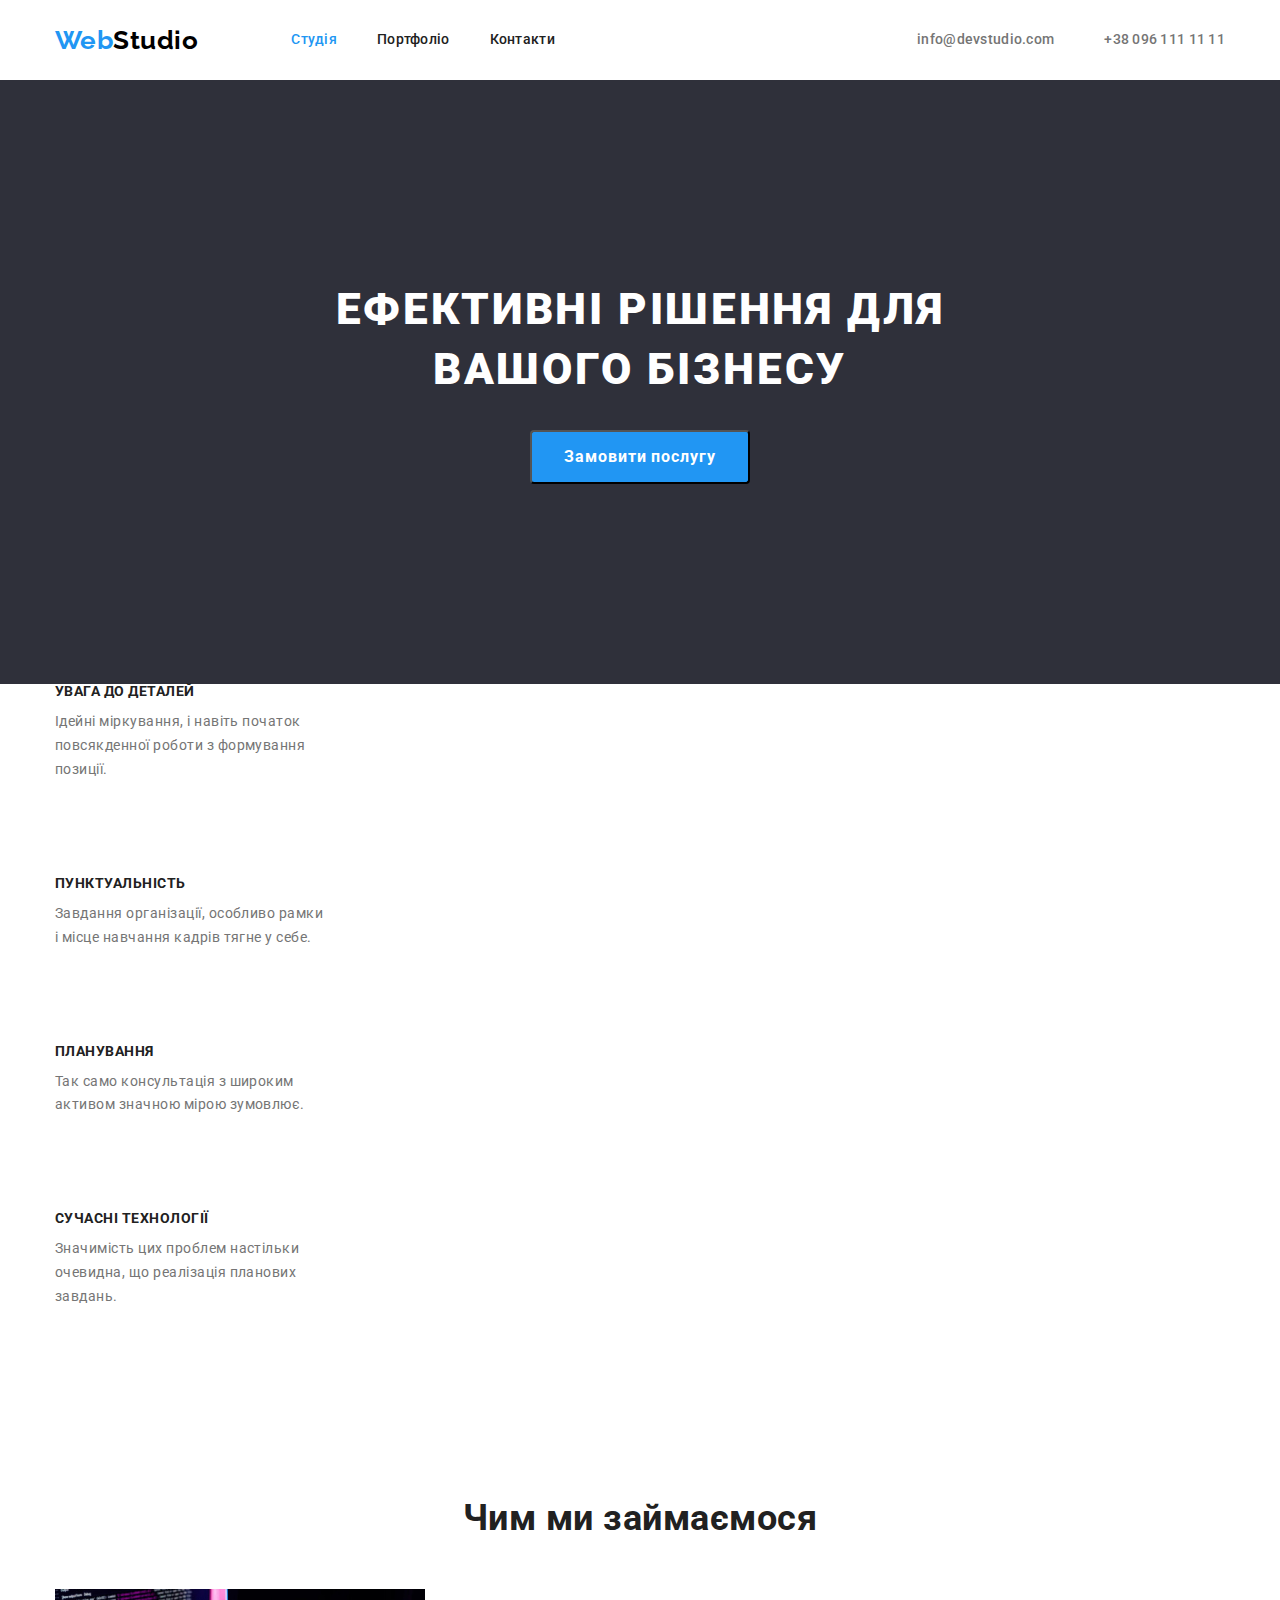
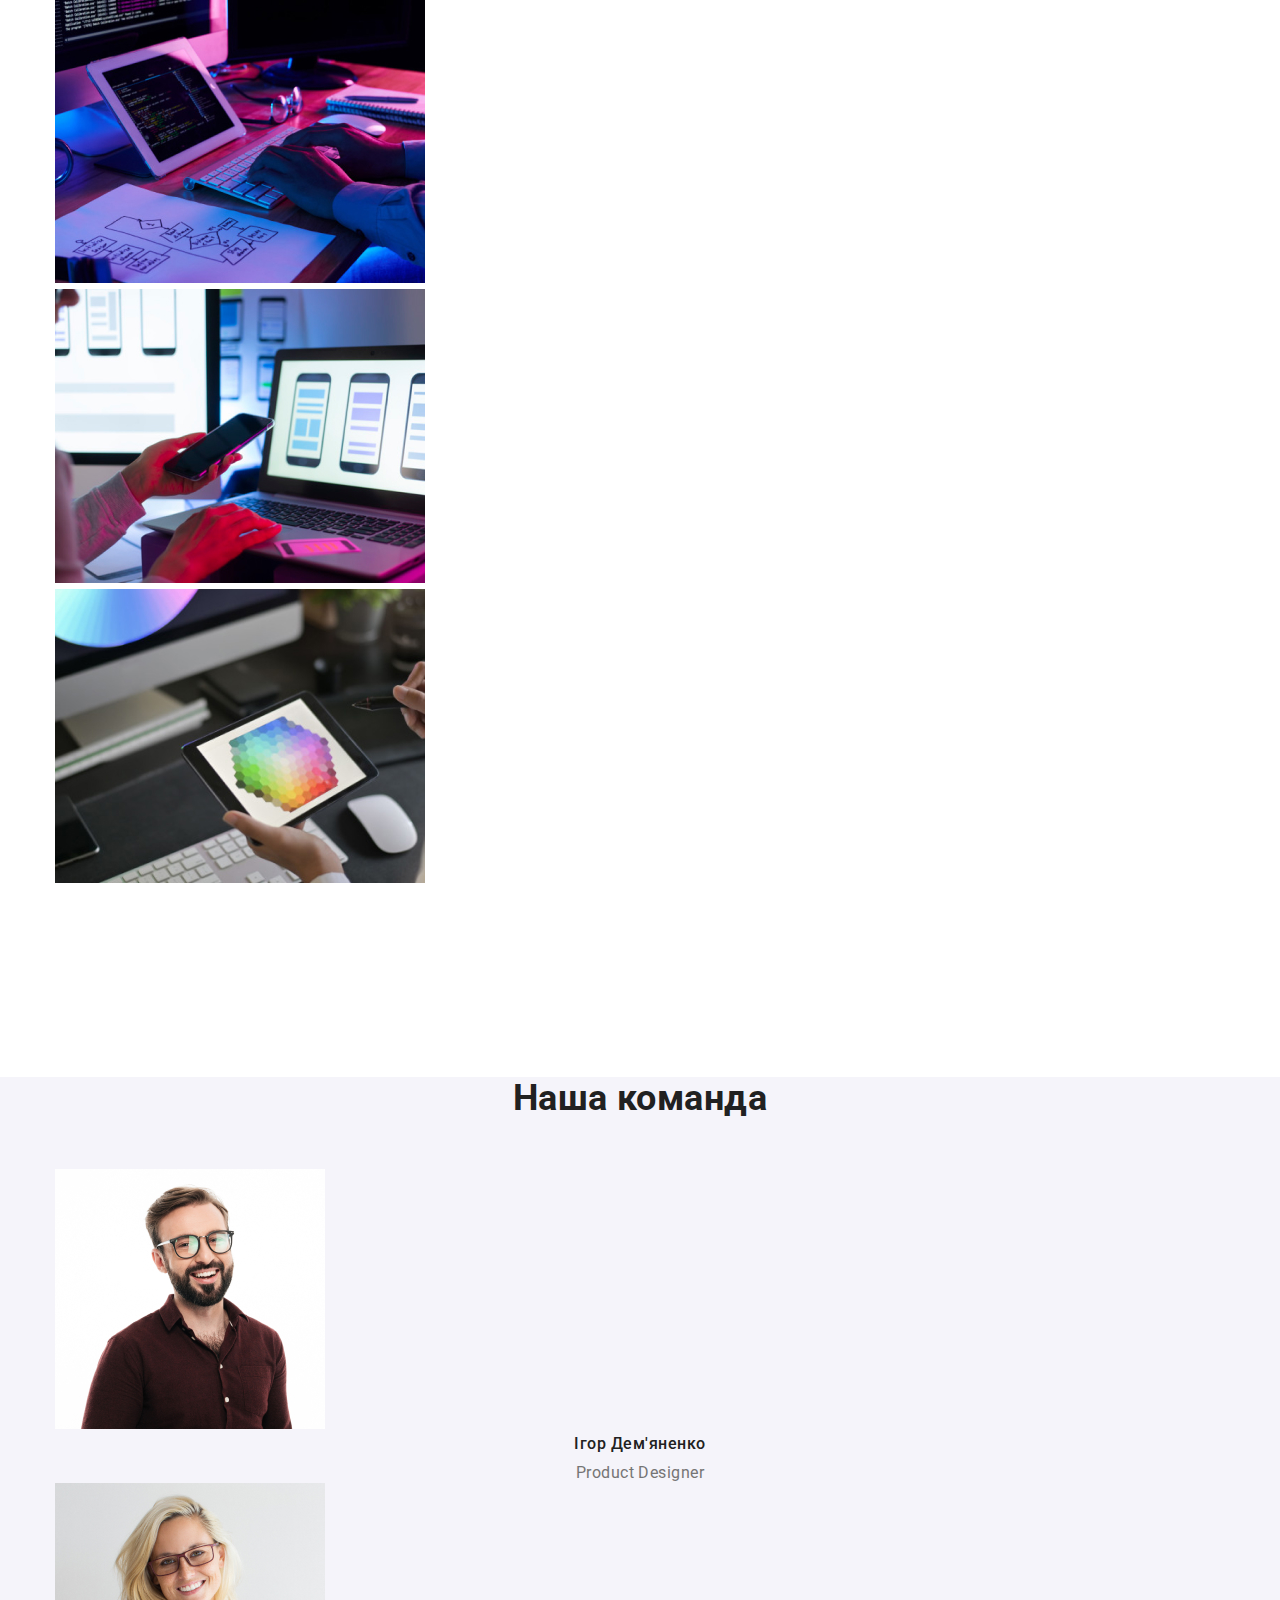
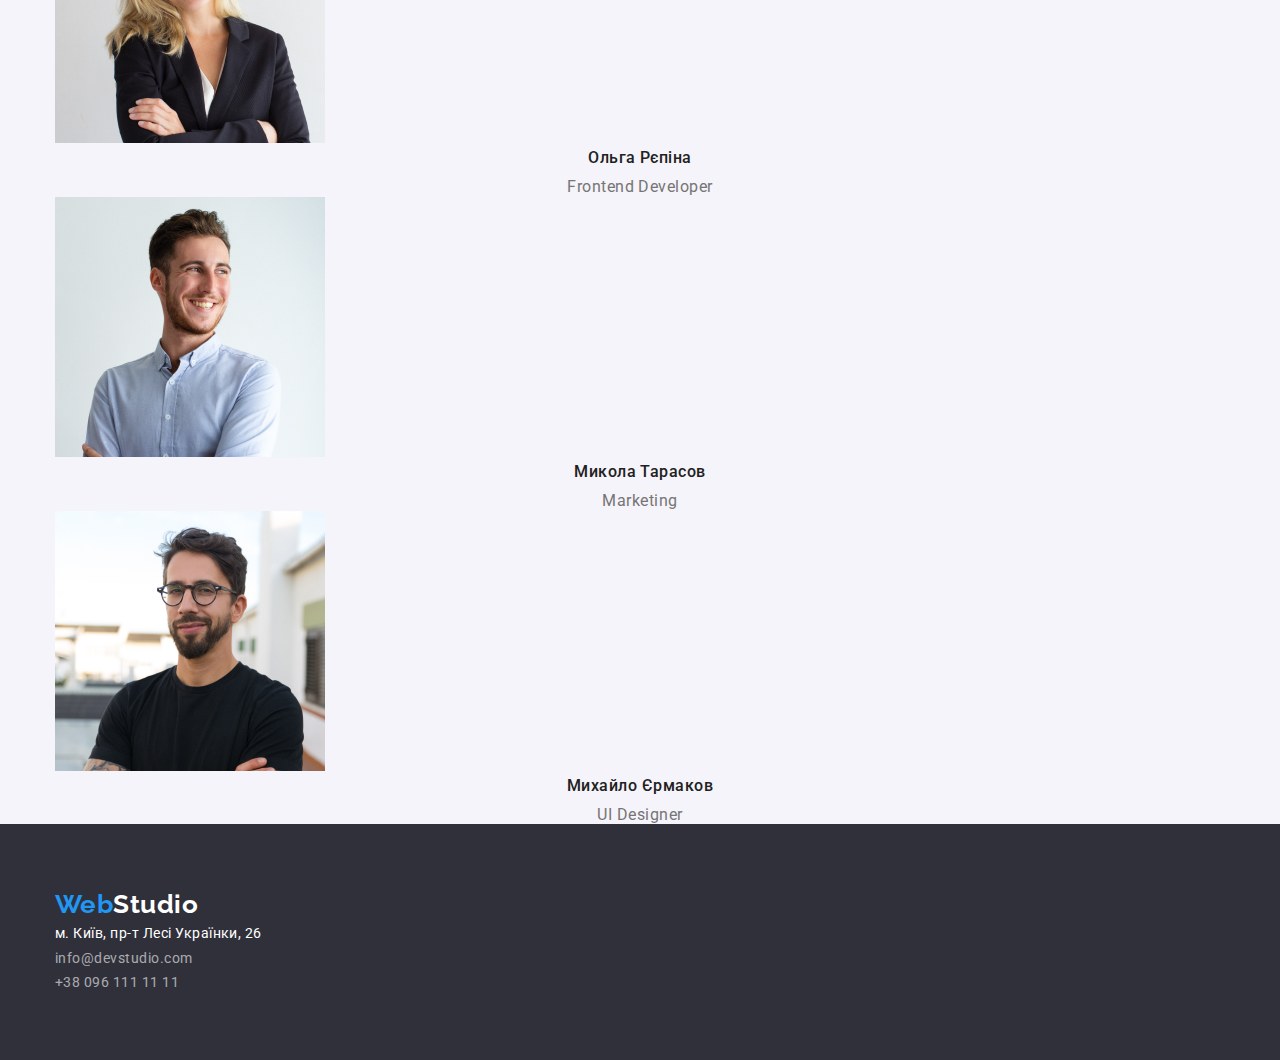
==== index.html @ 0dbbe319 "+" ====
<!DOCTYPE html>
<html lang="en">
<head>
    <meta charset="UTF-8">
    <meta http-equiv="X-UA-Compatible" content="IE=edge">
    <meta name="viewport" content="width=device-width, initial-scale=1.0">
    <title>WebStudio</title>
    <link href="https://fonts.googleapis.com/css2?family=Raleway:wght@700&family=Roboto:wght@400;500;700;900&display=swap" rel="stylesheet" 
    />
    <link rel="stylesheet" href="https://cdnjs.cloudflare.com/ajax/libs/modern-normalize/1.1.0/modern-normalize.min.css"
    />
    <link rel="stylesheet" href="./css/styles.css">
</head>
<body class="page">
    <header class="header">
        <div class="container main-nav">
        <a href="./index.html" class="logo"><span class="logotype">Web</span>Studio</a>
        <nav>
        <!-- Навігація на інші сторінки -->
        <ul class="site-nav list">
            <li class="item"><a href="./index.html" class="link active">Студія</a></li>
            <li class="item"><a href="./portfolio.html" class="link portfolio">Портфоліо</a></li>
            <li class="item"><a href="" class="link contacts">Контакти</a></li>
        </ul>
        </nav>
        <ul class="auth-nav list">
            <li class="item"><a href="mailto:info@devstudio.com" class="contacts">info@devstudio.com</a></li>
            <li class="item"><a href="tel:+380961111111" class="contacts">+38 096 111 11 11</a></li>
        </ul>
    </div>
    </header>
    <main>
        <!--Section-->
    <section class="hero">
        <div class="container">
        <h1 class="hero-title">Ефективні рішення для<br/> вашого бізнесу</h1>
        <button type="button" class="button-hero" >Замовити послугу</button>
        </div>
    </section>

    <!--Переваги-->
    <section class="section">
        <div class="container">
        <h2 hidden class="section title">Критерії ведення ефективного бізнесу</h2>
        <ul class="features-list list">
            <li>
                <h3 class="title">УВАГА ДО ДЕТАЛЕЙ</h3>
                <p class="paragraph">Ідейні міркування, і навіть початок </br>повсякденної роботи з формування</br> позиції.</p>
            </li>
            <li>
                <h3 class="title">ПУНКТУАЛЬНІСТЬ</h3>
                <p class="paragraph">Завдання організації, особливо рамки</br> і місце навчання кадрів тягне у себе.</p>
            </li>
            <li>
                <h3 class="title">ПЛАНУВАННЯ</h3>
                <p class="paragraph">Так само консультація з широким </br>активом значною мірою зумовлює.</p>
            </li>
            <li>
                <h3 class="title">СУЧАСНІ ТЕХНОЛОГІЇ</h3>
                <p class="paragraph">Значимість цих проблем настільки</br> очевидна, що реалізація планових</br> завдань.</p>
            </li>
        </ul>
        </div>
    </section>
    <section class="section">
        <div class="container">
        <h2 class="section-title2">Чим ми займаємося</h2>
        <ul class="list">
            <li>
        <img
      src="./images/img.jpg"
      alt="Робота за комп'ютером"
      width="370"
      height="294"
      />
    </li>
    <li>
      <img
      src="./images/img1.jpg"
      alt="Робота за телефоном"
      width="370"
      height="294"
      />
    </li>
    <li>
      <img
      src="./images/img2.jpg"
      alt="Робота за планшетом"
      width="370"
      height="294"
      />
    </li>
        </ul>
    </div>
    </section>
    
    <!--Section-->
    <section class="people">
        <div class="container">
      <h2 class="section-title2">Наша команда</h2>
      <ul class="list">
        <li>
      <img
      src="./images/img3.jpg"
      alt="Чоловік"
      width="270"
      height="260"
      />
      <h3 class="title2">Ігор Дем'яненко</h3>
      <p class="paragraph2">Product Designer</p>
      </li>
      <li>
      <img
      src="./images/img4.jpg"
      alt="Жінка"
      width="270"
      height="260"
      />
      <h3 class="title2">Ольга Рєпіна</h3>
      <p class="paragraph2">Frontend Developer</p>
      </li>
      <li>
      <img
      src="./images/img5.jpg"
      alt="Чоловік"
      width="270"
      height="260"
      />
      <h3 class="title2">Микола Тарасов</h3>
      <p class="paragraph2">Marketing</p>
      </li>
      <li>
      <img
      src="./images/img6.jpg"
      alt="Чоловік"
      width="270"
      height="260"
      />
      <h3 class="title2">Михайло Єрмаков</h3>
      <p class="paragraph2">UI Designer</p>
      </li>
      </ul>
        </div>
    </section>
        </main>
    
        <!--address-->
        <footer class="footer">
            <div class="container">
            <a href="./index.html" class="logo-footer"><span class="logotype-footer">Web</span>Studio</a>
            <address>
                <ul class="list">
            </li>
            <li>
            <a href="https://www.google.com.ua/maps/@50.4851493,30.4721233,14z?hl=ru" target="_blank"  rel="noopener noreferrer" class="city">м. Київ, пр-т Лесі Українки, 26</a> 
        </li>
        <li>
            <a href="mailto:info@devstudio.com" class="address">info@devstudio.com</a>
        </li>
        <li>
            <a href="tel:+380961111111" class="address">+38 096 111 11 11</a>
        </li>
        </address>
        </ul>
            </div>
        </footer>
    </body>
    </html>
---- css/styles.css ----
:root {
  --primary-text-color: #212121;
  --secondary-text-color: #757575;
  --accent-color: #fff;
  --address-color: rgba(255, 255, 255, 0.6);
  --navigation-color: #2196f3;
  --primary-white-color: #fff;
  --background-color: #2f303a;
  --background-color2: #f5f5f5;
  --background-color3: #f5f4fa;
  --logo-color: #000000;
}
html {
  box-sizing: border-box;
}
*,
*::before,
*::after {
  box-sizing: inherit;
}
body {
  background-color: var(--accent-color);
  color: var(--primary-text-color);
  font-family: "Roboto", sans-serif;
  letter-spacing: 0.03em;
  line-height: 1.44;
}
h1,
h2,
h3,
h4,
h5,
h6,
p {
  margin-top: 0;
  margin-bottom: 0;
}
/*
.box {
  /* border: 5px solid teal;
  padding: 20px;
  margin: 10px;
  margin-bottom: 20px;
 outline: 2px dashed tomato;
  margin-bottom: 20px;
  padding-: 20px;
  
  height: 100px;
  background-color: green;
}
.btn {
  display: inline-block;
  padding: 10px 20px;
  color: #fff;
  border: 2px solid black;
  border-radius: 2px;
  background-color: green;
  text-decoration: none;
}
.btn:hover {
  color: #f5f5f5;
  background-color: #000000;
  border-color: teal;
}
.btn-icon {
  display: inline-block;
  margin-right: 6px;
  width: 20px;
  height: 20px;
  background-color: skyblue;
  vertical-align: middle;
}
.box {
  height: 100px;
  width: 500px;
  background-color: palegoldenrod;
  margin: 0 auto;
}
*/
.container {
  width: 1200px;
  margin-left: auto;
  margin-right: auto;
  padding-left: 15px;
  padding-right: 15px;
  /*outline: 2px solid teal;*/
}

/*Header*/
.logo {
  color: var(--logo-color);
  font-family: Raleway, sans-serif;
  font-weight: 700;
  font-size: 26px;
  line-height: 1.19;
  text-decoration: none;
}
.header {
  background-color: var(--accent-color);
}
.logo:hover,
.logo:focus {
  color: var(--navigation-color);
}
.logotype {
  color: var(--navigation-color);
}
.list {
  padding: 0;
  margin: 0;
  list-style: none;
}
.main-nav{
  display: flex;
  align-items: center;
}
/*Site nav*/

.site-nav{
margin-left: 93px;
display: flex;
}
.site-nav .item{
  /*background-color: darkturquoise;
  margin-right: 50px;*/
}
.site-nav .item +.item{
  margin-left: 40px;
}

/*.site-nav .item:last-child{
  margin-right: 0;
}

.site-nav .item:not(:last-child){
  margin-right: 50px;
}*/

.site-nav .link {
  display: block;
  padding-bottom: 32px;
  padding-top: 32px;
  color: var(--primary-text-color);
  font-weight: 500;
  font-size: 14px;
  line-height: 1.14;
  letter-spacing: 0.02em;
  text-decoration: none;
}
.site-nav .link:hover,
.site-nav .link:focus {
  color: var(--navigation-color);
}
.site-nav .active {
  color: var(--navigation-color);
}
.auth-nav .contacts:hover,
.auth-nav .contacts:focus {
  color: var(--navigation-color);
}
.contacts {
  color: var(--secondary-text-color);
  font-weight: 500;
  font-size: 14px;
  line-height: 1.14;
  letter-spacing: 0.02em;
  text-decoration: none;
}
.auth-nav {
  display: flex;
  margin-left: auto;
  font-weight: 500;
  font-size: 14px;
  line-height: 1.14;
}
.auth-nav .item +.item{
  margin-left: 50px;
}

/*Hero*/
.hero-title {
  color: var(--accent-color);
  font-weight: 900;
  font-size: 44px;
  line-height: 1.36;
  text-align: center;
  letter-spacing: 0.06em;
  text-transform: uppercase;
  margin-top: 0;
  margin-bottom: 30px;
}
/*Section*/
.hero {
  background-color: var(--background-color);
  color: var(--primary-text-color);
  padding-top: 200px;
  padding-bottom: 200px;
}
/*Section*/

.features-list .title {
  color: var(--primary-text-color);
}
.paragraph {
  color: var(--secondary-text-color);
  font-weight: 400;
  font-size: 14px;
  line-height: 1.71;
  margin-bottom: 94px;
}
.section.no-padding {
  padding-top: 0;
  padding-bottom: 0;
}
.section-title {
  color: var(--primary-text-color);
  font-weight: 700;
  font-size: 14px;
  line-height: 1.14;
  text-transform: uppercase;
}
.section-title2 {
  color: var(--primary-text-color);
  font-weight: 700;
  font-size: 36px;
  line-height: 42px;
  text-align: center;
  margin-bottom: 50px;
  margin-top: 188px;
}
.section-hryak {
  color: var(--primary-text-color);
  font-weight: 700;
  font-size: 18px;
  line-height: 2;
  letter-spacing: 0.06em;
}
.button-hero {
  border-radius: 4px;
  background-color: var(--navigation-color);
  color: var(--primary-white-color);
  font-family: inherit;
  text-decoration: none;
  font-weight: 700;
  font-size: 16px;
  line-height: 1.9;
  display: block;
  text-align: center;
  letter-spacing: 0.06em;
  margin: 0 auto;
  padding: 10px 32px;
  min-width: 216px;
  /* cursor: pointer;
  display: inline-block; */
}
.button-hero:active {
  background-color: var(--primary-white-color);
  color: #2196f3;
}
.button2 {
  color: var(--primary-text-color);
  background: var(--background-color3);
  font-weight: 500;
  font-size: 16px;
  line-height: 1.6;
  text-align: center;
  border-radius: 4px;
  text-decoration: none;
  border: none;
}
.button2:hover,
.button2:focus {
  color: var(--primary-white-color);
  background-color: var(--navigation-color);
  border-radius: 4px;
}
.button2:active {
  background-color: var(--primary-white-color);
  color: var(--navigation-color);
}

.paragraph2 {
  color: var(--secondary-text-color);
  font-weight: 400;
  font-size: 16px;
  line-height: 1.18;
  text-align: center;
}
.paragraph3 {
  color: var(--secondary-text-color);
  font-weight: 400;
  font-size: 16px;
  line-height: 1.87;
}
.people {
  background: var(--background-color3);
}
.title {
  font-weight: 700;
  font-size: 14px;
  line-height: 1.14;
  margin-bottom: 10px;
}
.title2 {
  color: var(--primary-text-color);
  font-weight: 500;
  font-size: 16px;
  line-height: 1.18;
  text-align: center;
  margin-bottom: 10px;
}
/*Footer*/
.logo-footer {
  color: var(--accent-color);
  font-family: "Raleway";
  font-style: normal;
  font-weight: 700;
  font-size: 26px;
  line-height: 1.2;
  text-decoration: none;
}
.logotype-footer {
  color: var(--navigation-color);
}
.logo-footer:hover,
.logo-footer:focus {
  color: var(--navigation-color);
}
.footer {
  background-color: var(--background-color);
}
.address:hover,
.address:focus {
  color: var(--navigation-color);
}
.city {
  color: var(--primary-white-color);
  font-style: normal;
  font-weight: 400;
  font-size: 14px;
  line-height: 1.71;
  text-decoration: none;
}
.city:hover,
.city:focus {
  color: var(--navigation-color);
}
.address {
  color: var(--address-color);
  font-style: normal;
  font-weight: 400;
  font-size: 14px;
  line-height: 1.71;
  text-decoration: none;
}
.footer {
  padding-top: 65px;
  padding-bottom: 65px;
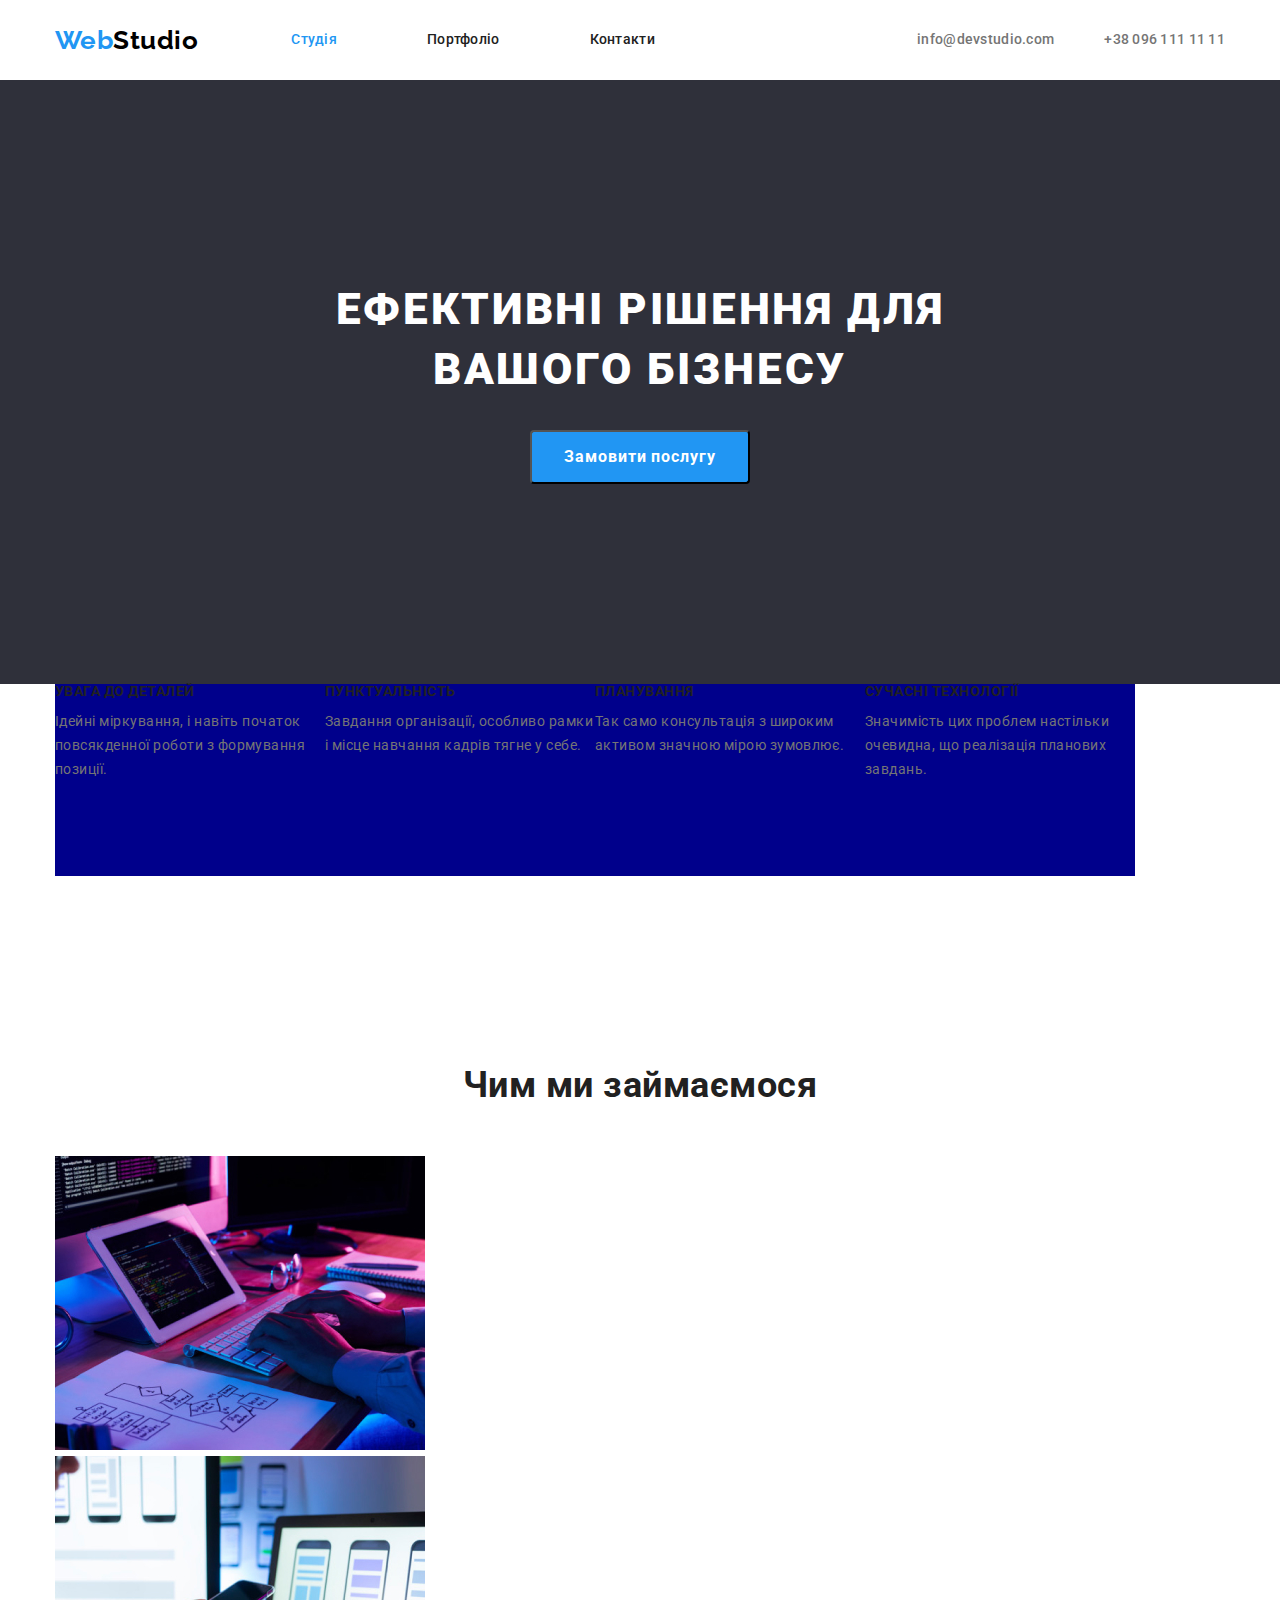
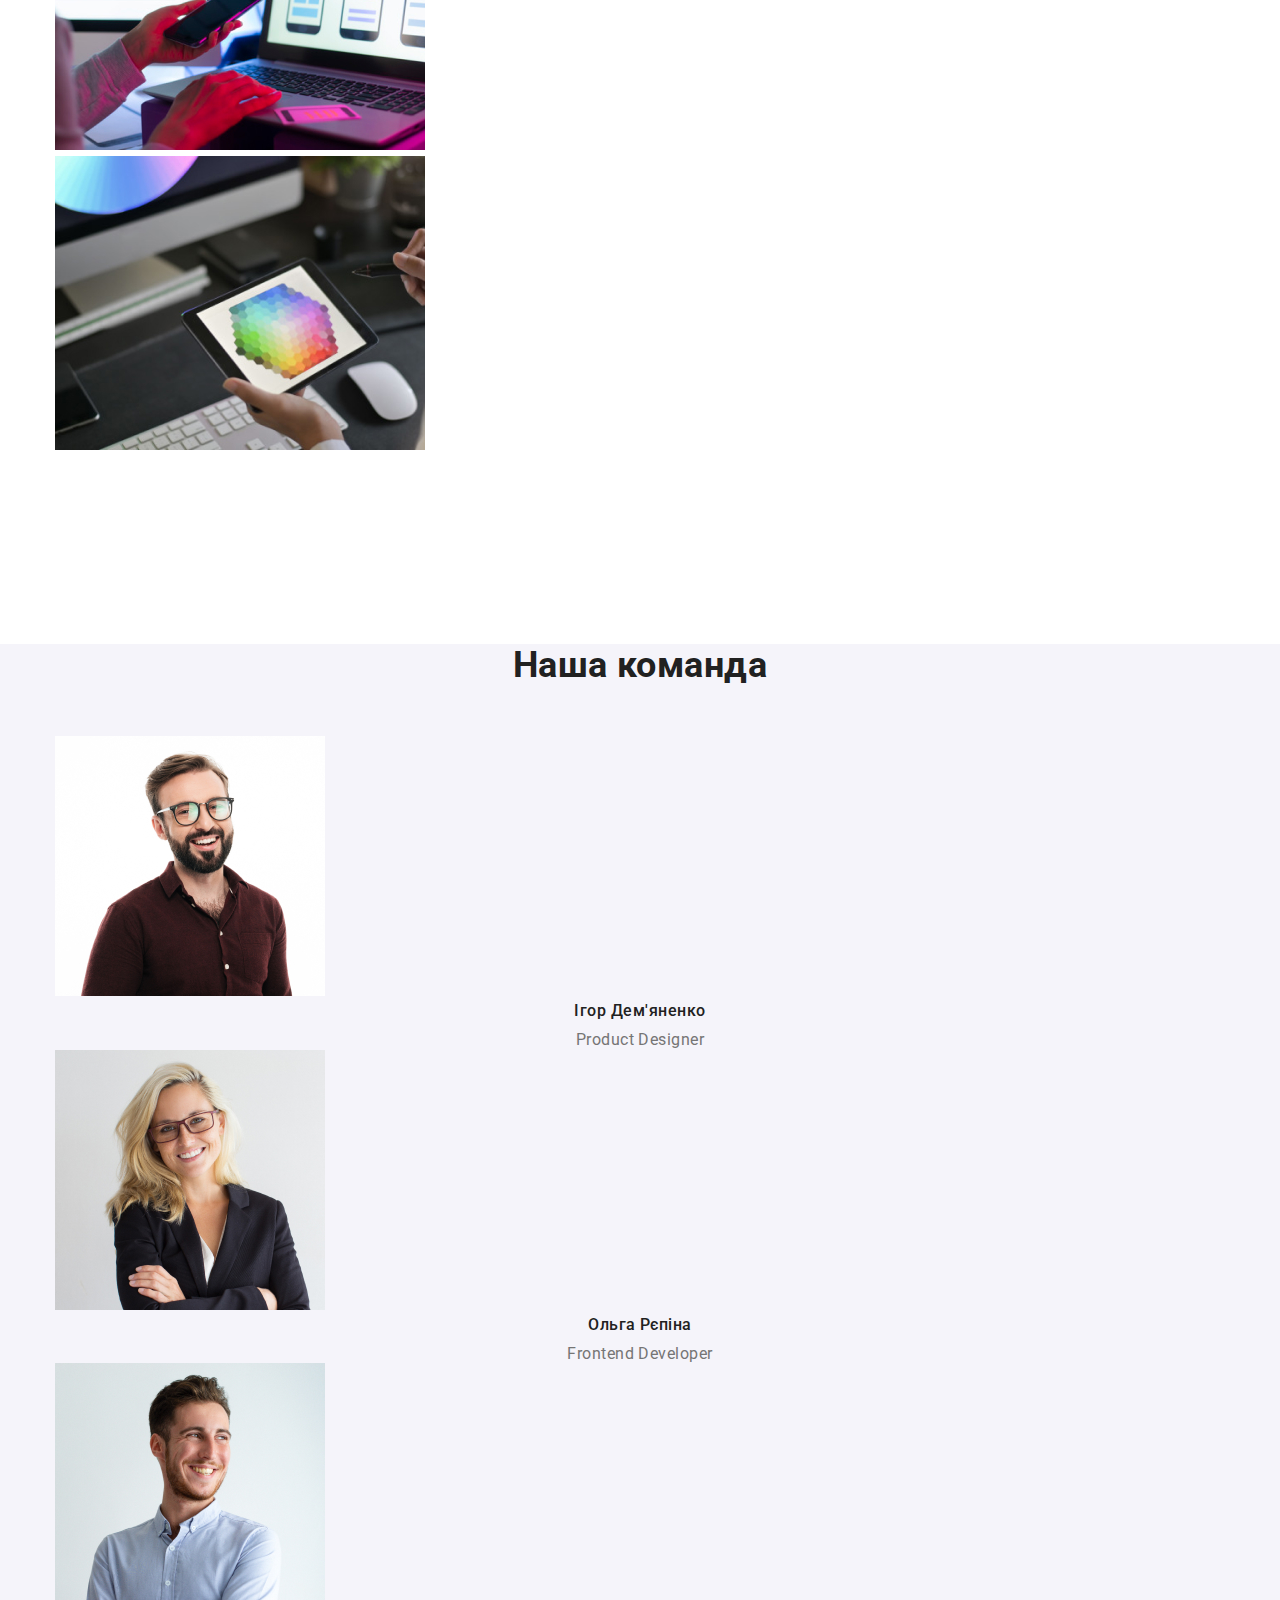
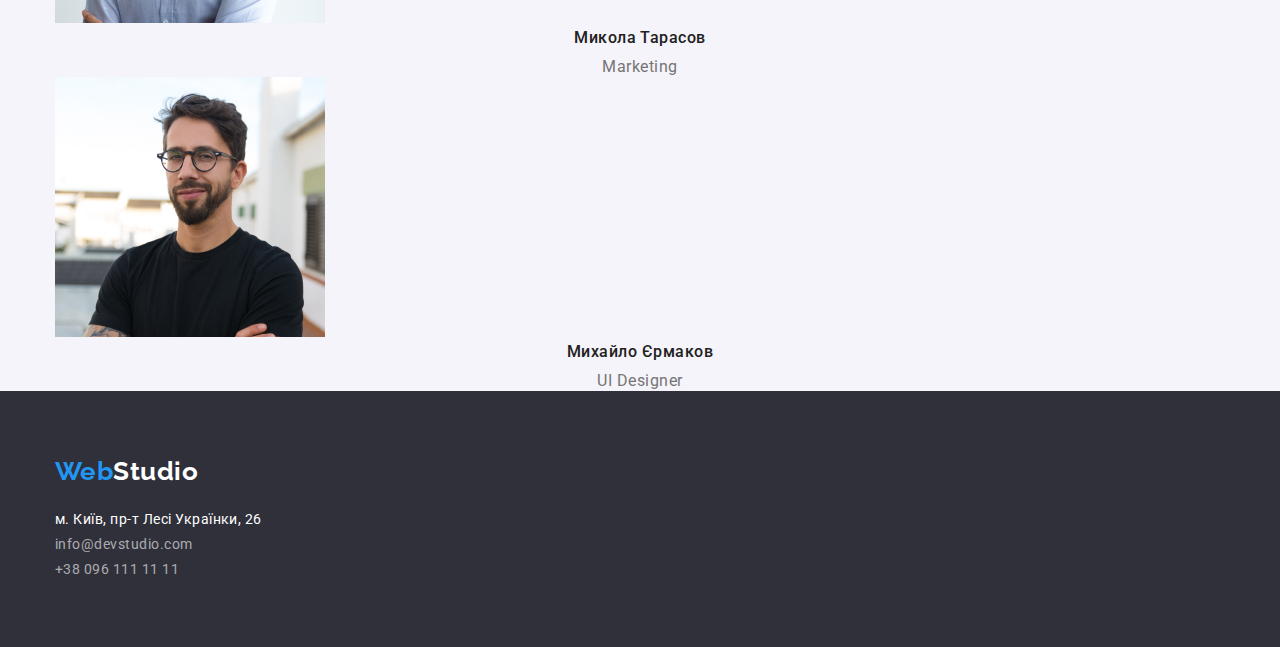
==== commit 0e22a560: "+" ====
--- a/index.html
+++ b/index.html
@@ -43,19 +43,19 @@
         <div class="container">
         <h2 hidden class="section title">Критерії ведення ефективного бізнесу</h2>
         <ul class="features-list list">
-            <li>
+            <li class="item">
                 <h3 class="title">УВАГА ДО ДЕТАЛЕЙ</h3>
                 <p class="paragraph">Ідейні міркування, і навіть початок </br>повсякденної роботи з формування</br> позиції.</p>
             </li>
-            <li>
+            <li class="item">
                 <h3 class="title">ПУНКТУАЛЬНІСТЬ</h3>
                 <p class="paragraph">Завдання організації, особливо рамки</br> і місце навчання кадрів тягне у себе.</p>
             </li>
-            <li>
+            <li class="item">
                 <h3 class="title">ПЛАНУВАННЯ</h3>
                 <p class="paragraph">Так само консультація з широким </br>активом значною мірою зумовлює.</p>
             </li>
-            <li>
+            <li class="item">
                 <h3 class="title">СУЧАСНІ ТЕХНОЛОГІЇ</h3>
                 <p class="paragraph">Значимість цих проблем настільки</br> очевидна, що реалізація планових</br> завдань.</p>
             </li>
@@ -98,7 +98,7 @@
     <section class="people">
         <div class="container">
       <h2 class="section-title2">Наша команда</h2>
-      <ul class="list">
+      <ul class="list ">
         <li>
       <img
       src="./images/img3.jpg"
--- a/css/styles.css
+++ b/css/styles.css
@@ -9,6 +9,8 @@
   --background-color2: #f5f5f5;
   --background-color3: #f5f4fa;
   --logo-color: #000000;
+  --button-border-portfolio: #eeeeee;
+  --button-portfolio-bckgrn: #ffffff;
 }
 html {
   box-sizing: border-box;
@@ -110,31 +112,35 @@
   margin: 0;
   list-style: none;
 }
-.main-nav{
+.main-nav {
   display: flex;
   align-items: center;
 }
+
 /*Site nav*/
 
-.site-nav{
-margin-left: 93px;
-display: flex;
-}
-.site-nav .item{
-  /*background-color: darkturquoise;
-  margin-right: 50px;*/
-}
-.site-nav .item +.item{
+.site-nav {
+  margin-left: 93px;
+  display: flex;
+}
+.site-nav .item {
+  align-items: center;
+}
+
+/* background-color: darkturquoise;
+  margin-right: 50px;
+*/
+.site-nav .item + .item {
   margin-left: 40px;
 }
 
 /*.site-nav .item:last-child{
   margin-right: 0;
-}
-
-.site-nav .item:not(:last-child){
+}*/
+
+.site-nav .item:not(:last-child) {
   margin-right: 50px;
-}*/
+}
 
 .site-nav .link {
   display: block;
@@ -147,24 +153,13 @@
   letter-spacing: 0.02em;
   text-decoration: none;
 }
+
 .site-nav .link:hover,
 .site-nav .link:focus {
   color: var(--navigation-color);
 }
 .site-nav .active {
   color: var(--navigation-color);
-}
-.auth-nav .contacts:hover,
-.auth-nav .contacts:focus {
-  color: var(--navigation-color);
-}
-.contacts {
-  color: var(--secondary-text-color);
-  font-weight: 500;
-  font-size: 14px;
-  line-height: 1.14;
-  letter-spacing: 0.02em;
-  text-decoration: none;
 }
 .auth-nav {
   display: flex;
@@ -173,8 +168,22 @@
   font-size: 14px;
   line-height: 1.14;
 }
-.auth-nav .item +.item{
+.auth-nav .item + .item {
   margin-left: 50px;
+}
+.auth-nav .contacts:hover,
+.auth-nav .contacts:focus {
+  color: var(--navigation-color);
+}
+.contacts {
+  color: var(--secondary-text-color);
+  font-weight: 500;
+  font-size: 14px;
+  line-height: 1.14;
+  letter-spacing: 0.02em;
+  text-decoration: none;
+  padding-bottom: 32px;
+  padding-top: 32px;
 }
 
 /*Hero*/
@@ -201,6 +210,14 @@
 .features-list .title {
   color: var(--primary-text-color);
 }
+.features-list {
+  display: flex;
+  flex-wrap: wrap;
+}
+.features-list .item {
+  width: 270px;
+  background-color: darkblue;
+}
 .paragraph {
   color: var(--secondary-text-color);
   font-weight: 400;
@@ -318,6 +335,8 @@
   font-size: 26px;
   line-height: 1.2;
   text-decoration: none;
+  display: inline-block;
+  margin-bottom: 20px;
 }
 .logotype-footer {
   color: var(--navigation-color);
@@ -340,6 +359,7 @@
   font-size: 14px;
   line-height: 1.71;
   text-decoration: none;
+  display: inline-block;
 }
 .city:hover,
 .city:focus {
@@ -352,7 +372,30 @@
   font-size: 14px;
   line-height: 1.71;
   text-decoration: none;
+  margin-bottom: 9px;
 }
 .footer {
   padding-top: 65px;
   padding-bottom: 65px;
+}
+
+/* Portfolio*/
+
+/*.container {
+  width: 1200px;
+  padding-left: ;
+  padding-right: ;
+  margin-left: auto;
+  margin-right: auto;
+}*/
+
+.poster {
+  display: flex;
+  flex-wrap: wrap;
+  gap: 30px;
+}
+.poster .item {
+  width: 370px;
+  background-color: var(--button-portfolio-bckgrn);
+  border: 1px solid var(--button-border-portfolio);
+}
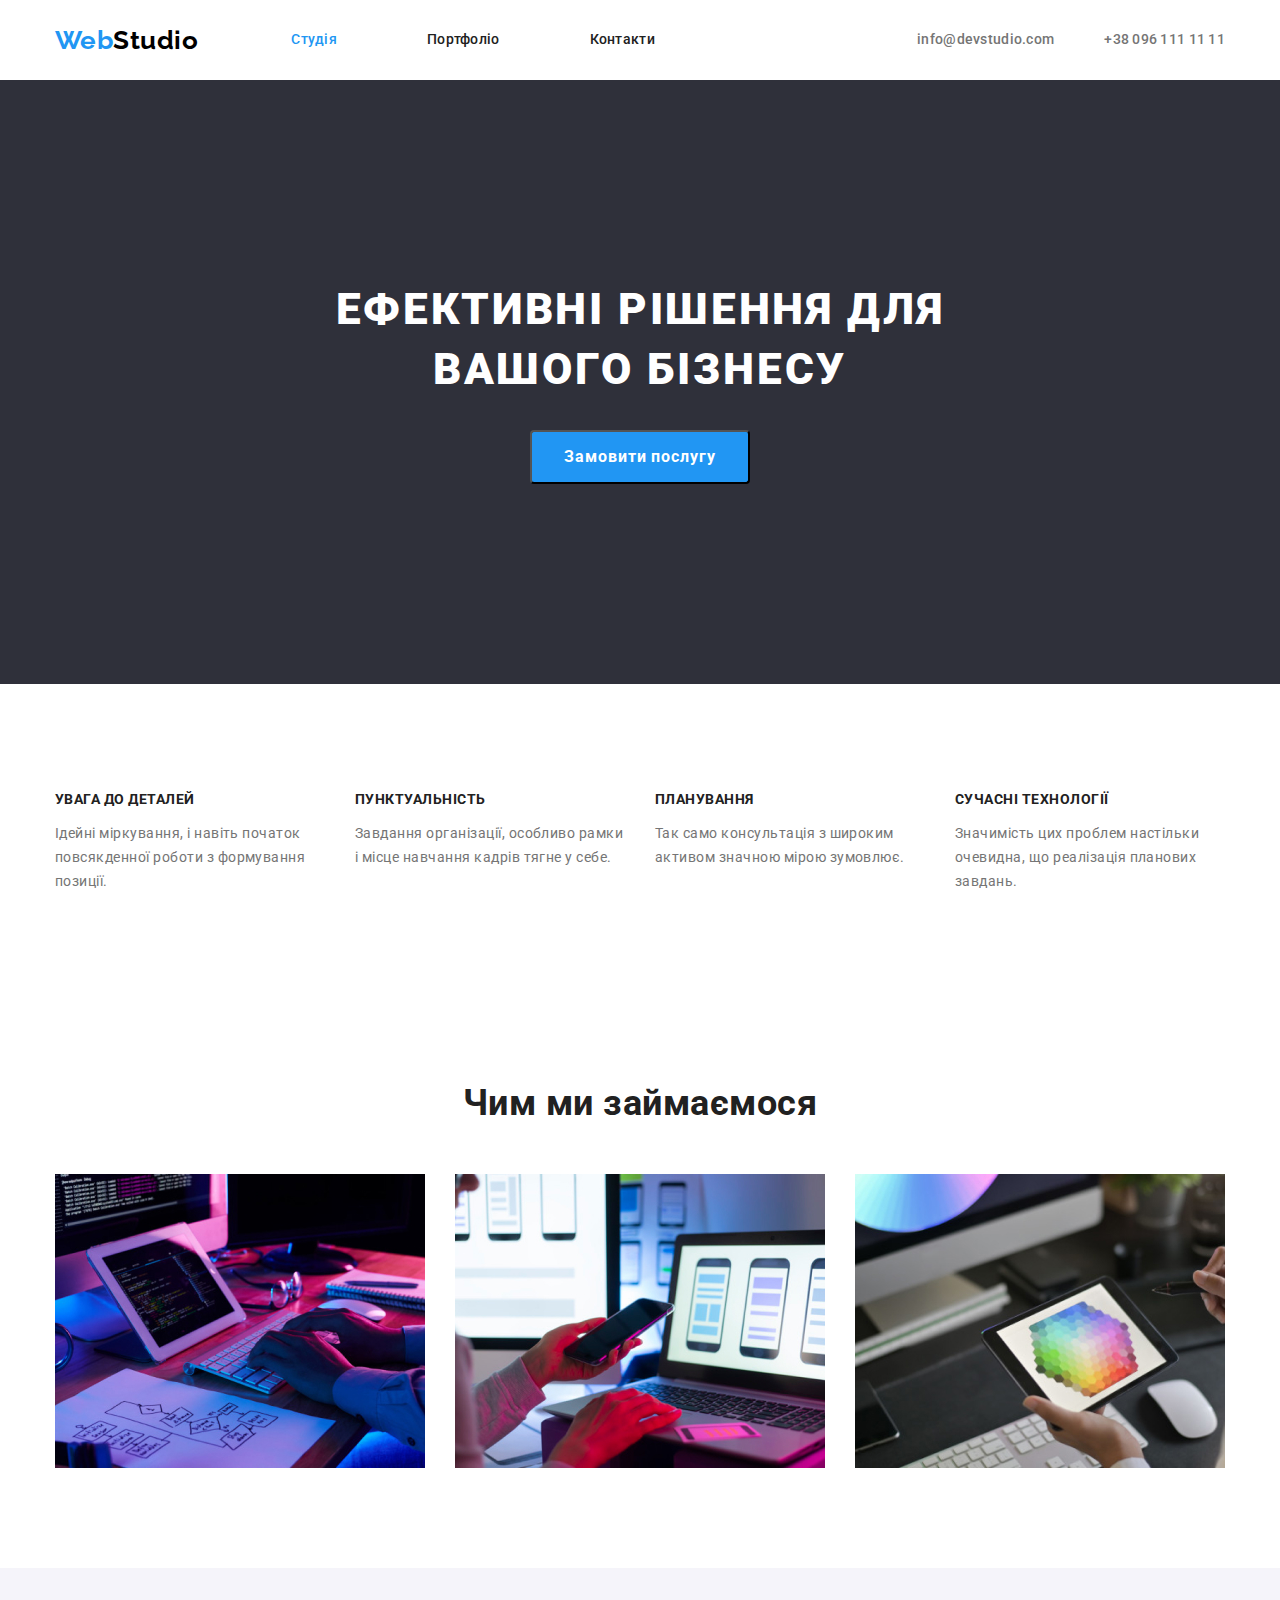
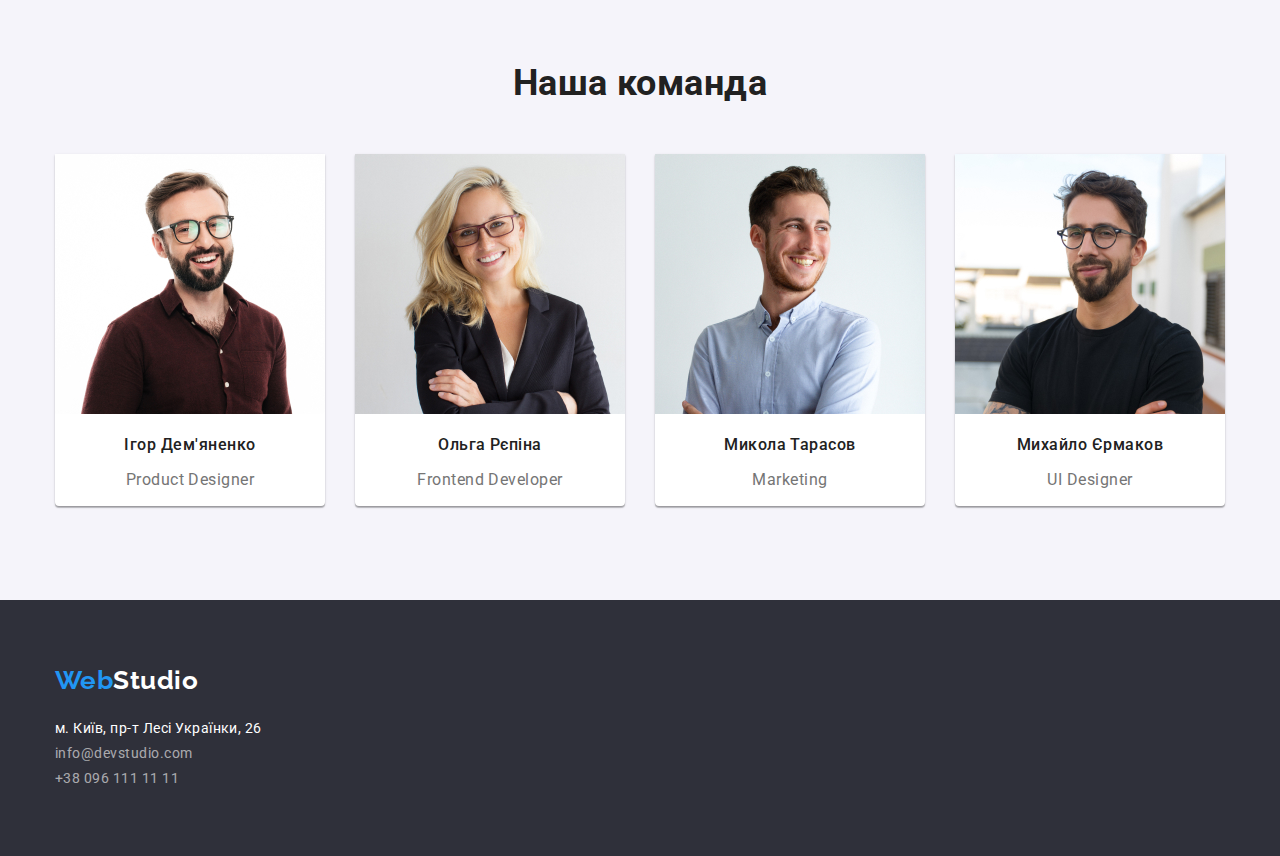
==== commit 5336495e: "+" ====
--- a/index.html
+++ b/index.html
@@ -36,6 +36,7 @@
         <h1 class="hero-title">Ефективні рішення для<br/> вашого бізнесу</h1>
         <button type="button" class="button-hero" >Замовити послугу</button>
         </div>
+        
     </section>
 
     <!--Переваги-->
@@ -65,8 +66,8 @@
     <section class="section">
         <div class="container">
         <h2 class="section-title2">Чим ми займаємося</h2>
-        <ul class="list">
-            <li>
+        <ul class="devices list">
+            <li class="item">
         <img
       src="./images/img.jpg"
       alt="Робота за комп'ютером"
@@ -74,7 +75,7 @@
       height="294"
       />
     </li>
-    <li>
+    <li class="item">
       <img
       src="./images/img1.jpg"
       alt="Робота за телефоном"
@@ -82,7 +83,7 @@
       height="294"
       />
     </li>
-    <li>
+    <li class="item">
       <img
       src="./images/img2.jpg"
       alt="Робота за планшетом"
@@ -98,46 +99,54 @@
     <section class="people">
         <div class="container">
       <h2 class="section-title2">Наша команда</h2>
-      <ul class="list ">
-        <li>
+      <ul class="people list">
+        <li class="item">
       <img
       src="./images/img3.jpg"
       alt="Чоловік"
       width="270"
       height="260"
       />
+      <div class="item-list">
       <h3 class="title2">Ігор Дем'яненко</h3>
       <p class="paragraph2">Product Designer</p>
+      </div>
       </li>
-      <li>
+      <li class="item">
       <img
       src="./images/img4.jpg"
       alt="Жінка"
       width="270"
       height="260"
       />
+      <div class="item-list">
       <h3 class="title2">Ольга Рєпіна</h3>
       <p class="paragraph2">Frontend Developer</p>
+      </div>
       </li>
-      <li>
+      <li class="item">
       <img
       src="./images/img5.jpg"
       alt="Чоловік"
       width="270"
       height="260"
       />
+      <div class="item-list">
       <h3 class="title2">Микола Тарасов</h3>
       <p class="paragraph2">Marketing</p>
+      </div>
       </li>
-      <li>
+      <li class="item">
       <img
       src="./images/img6.jpg"
       alt="Чоловік"
       width="270"
       height="260"
       />
+      <div class="item-list">
       <h3 class="title2">Михайло Єрмаков</h3>
       <p class="paragraph2">UI Designer</p>
+      </div>
       </li>
       </ul>
         </div>
@@ -160,8 +169,8 @@
         <li>
             <a href="tel:+380961111111" class="address">+38 096 111 11 11</a>
         </li>
+        </ul>
         </address>
-        </ul>
             </div>
         </footer>
     </body>
--- a/css/styles.css
+++ b/css/styles.css
@@ -11,6 +11,9 @@
   --logo-color: #000000;
   --button-border-portfolio: #eeeeee;
   --button-portfolio-bckgrn: #ffffff;
+  --box-shadow-people: 0px 1px 3px rgba(0, 0, 0, 0.12),
+    0px 1px 1px rgba(0, 0, 0, 0.14), 0px 2px 1px rgba(0, 0, 0, 0.2);
+  --border-radius-people: 0px 0px 4px 4px;
 }
 html {
   box-sizing: border-box;
@@ -27,6 +30,7 @@
   letter-spacing: 0.03em;
   line-height: 1.44;
 }
+/*
 h1,
 h2,
 h3,
@@ -37,7 +41,6 @@
   margin-top: 0;
   margin-bottom: 0;
 }
-/*
 .box {
   /* border: 5px solid teal;
   padding: 20px;
@@ -198,13 +201,13 @@
   margin-top: 0;
   margin-bottom: 30px;
 }
-/*Section*/
 .hero {
   background-color: var(--background-color);
   color: var(--primary-text-color);
   padding-top: 200px;
   padding-bottom: 200px;
 }
+
 /*Section*/
 
 .features-list .title {
@@ -216,8 +219,30 @@
 }
 .features-list .item {
   width: 270px;
-  background-color: darkblue;
-}
+  margin-right: 30px;
+  margin-top: 94px;
+}
+.features-list .item:last-child {
+  margin-right: 0px;
+}
+/*
+.people {
+  background: var(--background-color3);
+  display: flex;
+  flex-wrap: wrap;
+}
+.people .item {
+  width: 270px;
+  background-color: var(--accent-color);
+  margin-bottom: 94px;
+  box-shadow: var(--box-shadow-people);
+  border-radius: var(--border-radius-people);
+  margin-right: 30px;
+}
+.people .item:last-child {
+  margin-right:0px;
+}*/
+
 .paragraph {
   color: var(--secondary-text-color);
   font-weight: 400;
@@ -243,7 +268,7 @@
   line-height: 42px;
   text-align: center;
   margin-bottom: 50px;
-  margin-top: 188px;
+  margin-top: 94px;
 }
 .section-hryak {
   color: var(--primary-text-color);
@@ -284,6 +309,19 @@
   border-radius: 4px;
   text-decoration: none;
   border: none;
+  border-radius: 4px;
+  padding: 6px 22px;
+  margin-right: 8px;
+}
+.item .button2:not(last-child) {
+  margin-right: 8px;
+}
+.knopka {
+  display: flex;
+  flex-wrap: wrap;
+  margin-bottom: 50px;
+  margin-top: 94px;
+  justify-content: center;
 }
 .button2:hover,
 .button2:focus {
@@ -311,6 +349,31 @@
 }
 .people {
   background: var(--background-color3);
+  display: flex;
+  flex-wrap: wrap;
+}
+.people .item {
+  width: 270px;
+  background-color: var(--accent-color);
+  margin-bottom: 94px;
+  box-shadow: var(--box-shadow-people);
+  border-radius: var(--border-radius-people);
+  margin-right: 30px;
+}
+.people .item:last-child {
+  margin-right: 0px;
+}
+.devices {
+  display: flex;
+  flex-wrap: wrap;
+  margin-top: 50px;
+  margin-bottom: 94px;
+}
+.devices .item {
+  margin-right: 30px;
+}
+.devices .item:last-child {
+  margin-right: 0px;
 }
 .title {
   font-weight: 700;
@@ -398,4 +461,9 @@
   width: 370px;
   background-color: var(--button-portfolio-bckgrn);
   border: 1px solid var(--button-border-portfolio);
-}
+  margin-bottom: 94 px;
+}
+.item-list {
+  padding-left: 24px;
+  padding-right: 24px;
+}
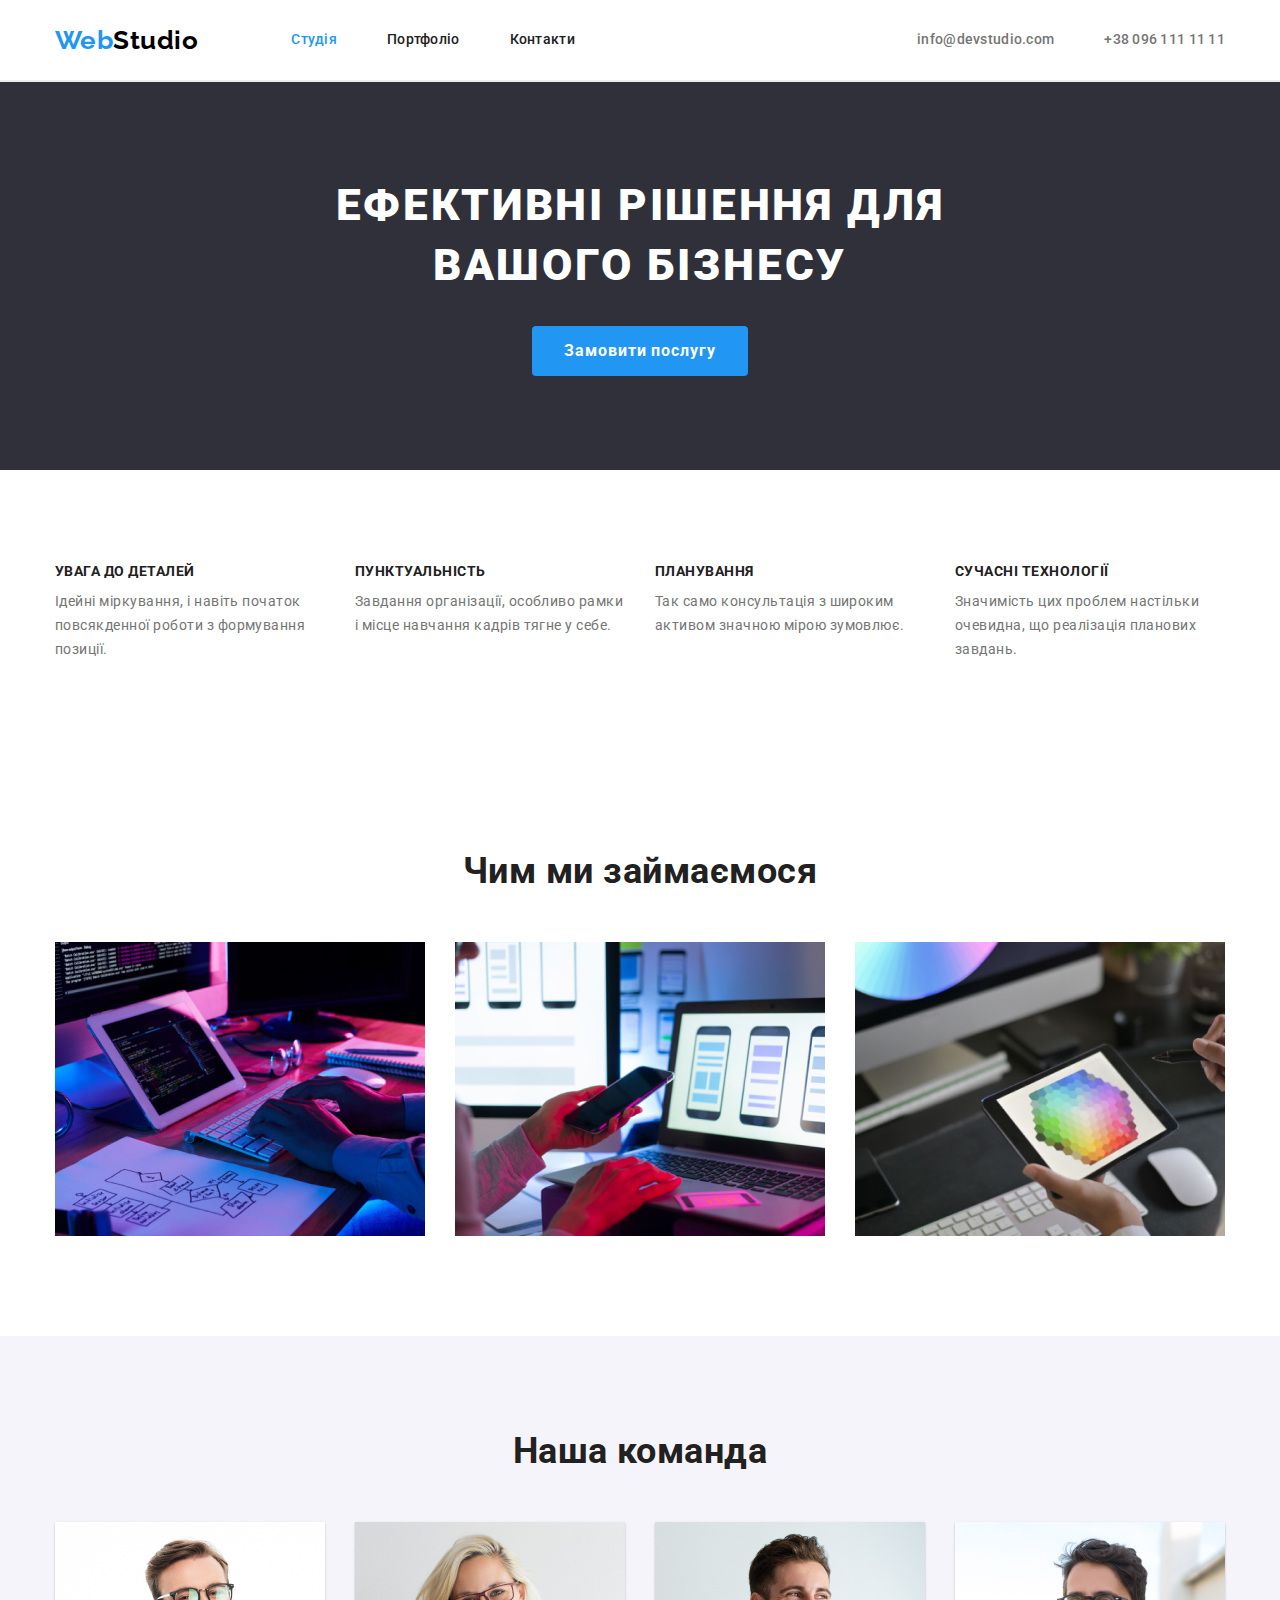
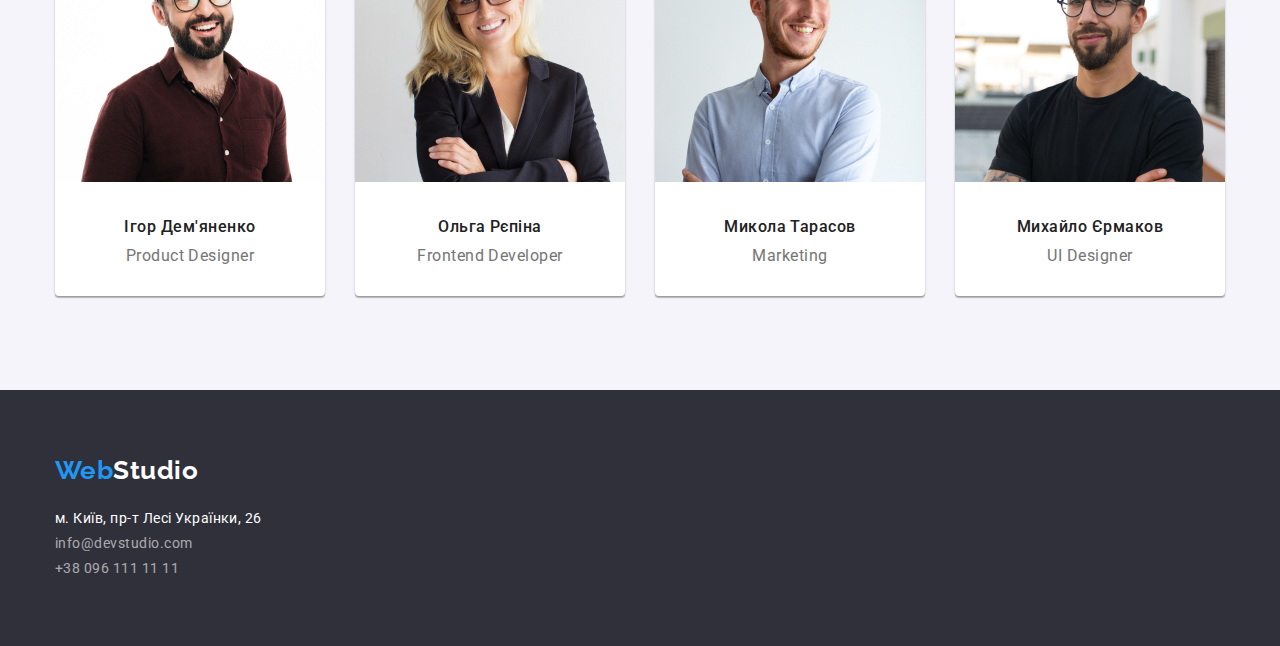
==== commit ca638ac5: "+" ====
--- a/index.html
+++ b/index.html
@@ -28,10 +28,11 @@
             <li class="item"><a href="tel:+380961111111" class="contacts">+38 096 111 11 11</a></li>
         </ul>
     </div>
+    <div class="strip"></div>
     </header>
     <main>
         <!--Section-->
-    <section class="hero">
+    <section class="hero section">
         <div class="container">
         <h1 class="hero-title">Ефективні рішення для<br/> вашого бізнесу</h1>
         <button type="button" class="button-hero" >Замовити послугу</button>
@@ -63,7 +64,7 @@
         </ul>
         </div>
     </section>
-    <section class="section">
+    <section class="section no-padding">
         <div class="container">
         <h2 class="section-title2">Чим ми займаємося</h2>
         <ul class="devices list">
@@ -96,7 +97,7 @@
     </section>
     
     <!--Section-->
-    <section class="people">
+    <section class="people section">
         <div class="container">
       <h2 class="section-title2">Наша команда</h2>
       <ul class="people list">
--- a/css/styles.css
+++ b/css/styles.css
@@ -22,6 +22,8 @@
 *::before,
 *::after {
   box-sizing: inherit;
+  margin: 0;
+  padding: 0;
 }
 body {
   background-color: var(--accent-color);
@@ -30,7 +32,6 @@
   letter-spacing: 0.03em;
   line-height: 1.44;
 }
-/*
 h1,
 h2,
 h3,
@@ -41,6 +42,7 @@
   margin-top: 0;
   margin-bottom: 0;
 }
+/*
 .box {
   /* border: 5px solid teal;
   padding: 20px;
@@ -120,6 +122,10 @@
   align-items: center;
 }
 
+.strip {
+  width: 1200;
+  border: 1px solid #ececec;
+}
 /*Site nav*/
 
 .site-nav {
@@ -130,12 +136,9 @@
   align-items: center;
 }
 
-/* background-color: darkturquoise;
-  margin-right: 50px;
-*/
-.site-nav .item + .item {
+/* .site-nav .item + .item {
   margin-left: 40px;
-}
+} */
 
 /*.site-nav .item:last-child{
   margin-right: 0;
@@ -202,13 +205,17 @@
   margin-bottom: 30px;
 }
 .hero {
+  display: block;
   background-color: var(--background-color);
   color: var(--primary-text-color);
-  padding-top: 200px;
-  padding-bottom: 200px;
 }
 
 /*Section*/
+
+.section {
+  padding-bottom: 94px;
+  padding-top: 94px;
+}
 
 .features-list .title {
   color: var(--primary-text-color);
@@ -220,7 +227,6 @@
 .features-list .item {
   width: 270px;
   margin-right: 30px;
-  margin-top: 94px;
 }
 .features-list .item:last-child {
   margin-right: 0px;
@@ -248,11 +254,10 @@
   font-weight: 400;
   font-size: 14px;
   line-height: 1.71;
-  margin-bottom: 94px;
-}
-.section.no-padding {
+}
+.section .no-padding {
   padding-top: 0;
-  padding-bottom: 0;
+  padding-bottom: 94px;
 }
 .section-title {
   color: var(--primary-text-color);
@@ -268,7 +273,6 @@
   line-height: 42px;
   text-align: center;
   margin-bottom: 50px;
-  margin-top: 94px;
 }
 .section-hryak {
   color: var(--primary-text-color);
@@ -292,6 +296,7 @@
   margin: 0 auto;
   padding: 10px 32px;
   min-width: 216px;
+  border: 0;
   /* cursor: pointer;
   display: inline-block; */
 }
@@ -355,7 +360,6 @@
 .people .item {
   width: 270px;
   background-color: var(--accent-color);
-  margin-bottom: 94px;
   box-shadow: var(--box-shadow-people);
   border-radius: var(--border-radius-people);
   margin-right: 30px;
@@ -367,7 +371,6 @@
   display: flex;
   flex-wrap: wrap;
   margin-top: 50px;
-  margin-bottom: 94px;
 }
 .devices .item {
   margin-right: 30px;
@@ -461,9 +464,8 @@
   width: 370px;
   background-color: var(--button-portfolio-bckgrn);
   border: 1px solid var(--button-border-portfolio);
-  margin-bottom: 94 px;
+  margin-bottom: 94px;
 }
 .item-list {
-  padding-left: 24px;
-  padding-right: 24px;
-}
+  padding: 30px 32px;
+}
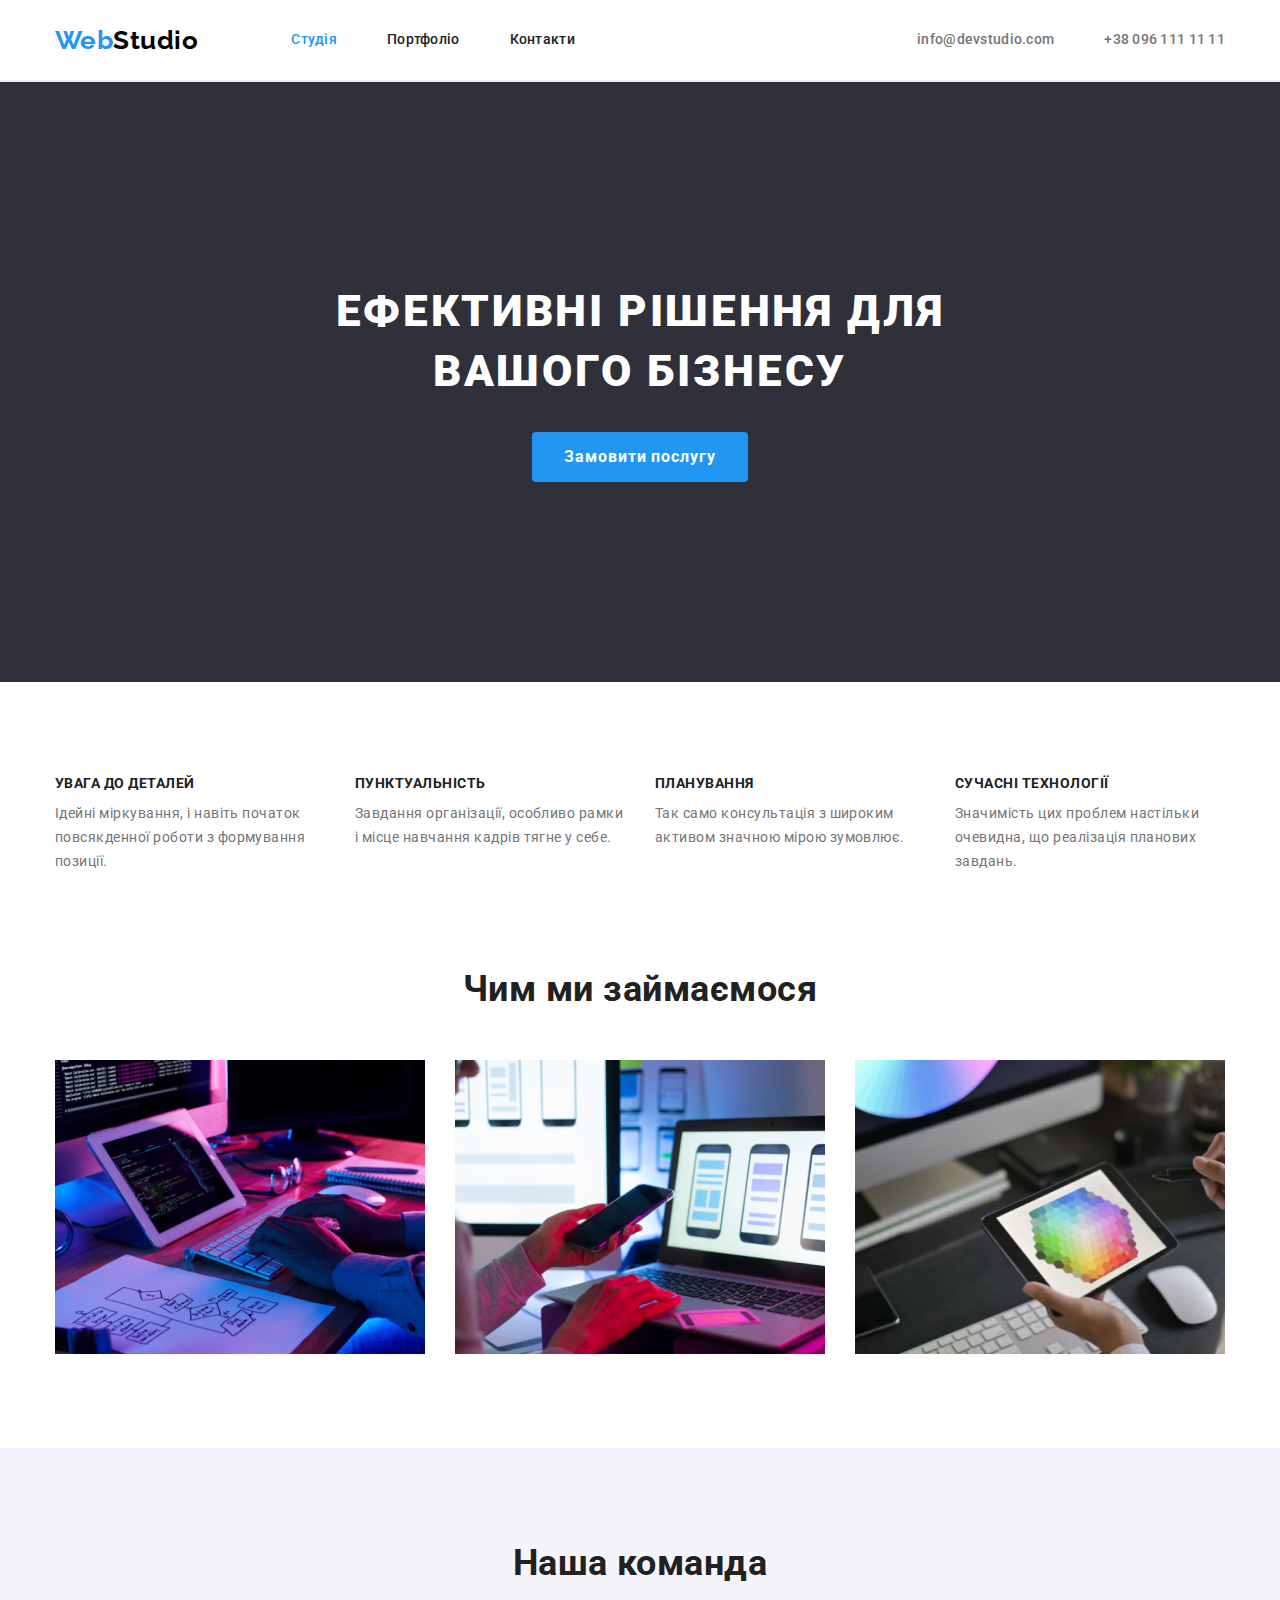
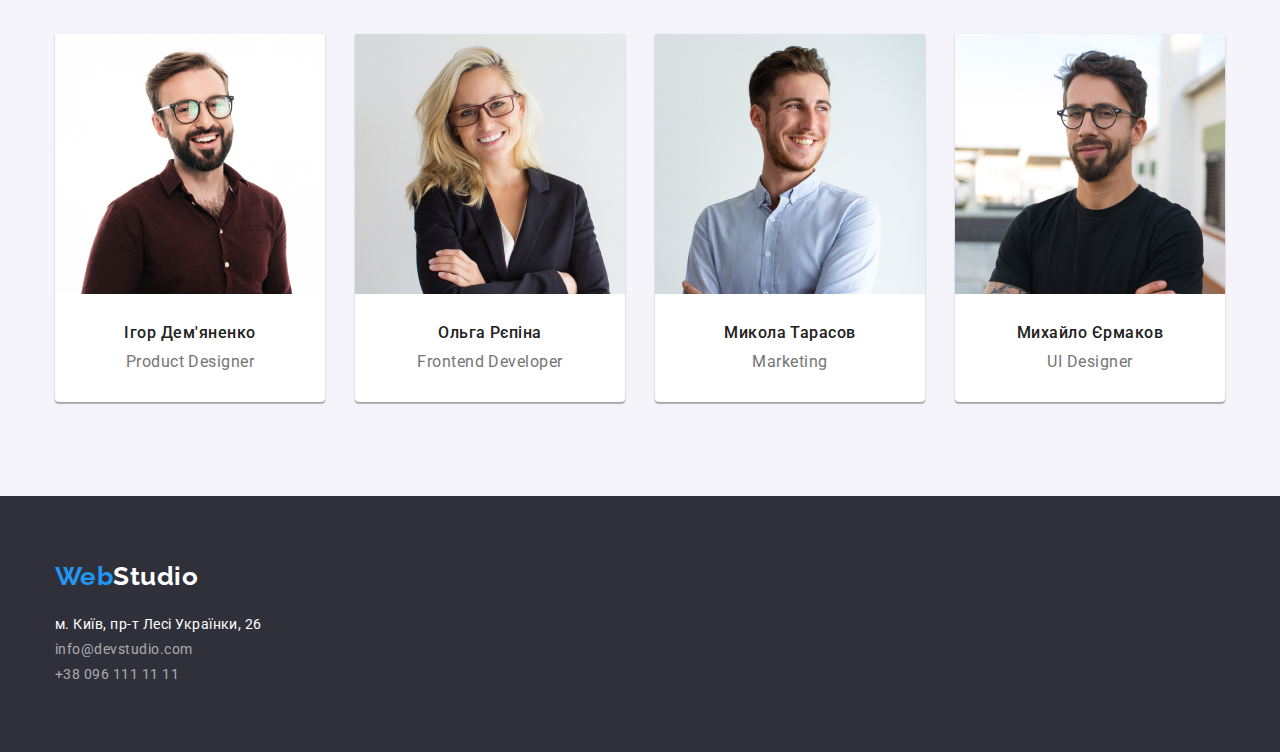
==== commit 5fec0b3b: "+" ====
--- a/index.html
+++ b/index.html
@@ -32,7 +32,7 @@
     </header>
     <main>
         <!--Section-->
-    <section class="hero section">
+    <section class="section hero">
         <div class="container">
         <h1 class="hero-title">Ефективні рішення для<br/> вашого бізнесу</h1>
         <button type="button" class="button-hero" >Замовити послугу</button>
@@ -41,7 +41,7 @@
     </section>
 
     <!--Переваги-->
-    <section class="section">
+    <section class="section no-padding">
         <div class="container">
         <h2 hidden class="section title">Критерії ведення ефективного бізнесу</h2>
         <ul class="features-list list">
@@ -64,7 +64,7 @@
         </ul>
         </div>
     </section>
-    <section class="section no-padding">
+    <section class="section">
         <div class="container">
         <h2 class="section-title2">Чим ми займаємося</h2>
         <ul class="devices list">
--- a/css/styles.css
+++ b/css/styles.css
@@ -42,6 +42,11 @@
   margin-top: 0;
   margin-bottom: 0;
 }
+
+img {
+  height: auto;
+  vertical-align: top;
+}
 /*
 .box {
   /* border: 5px solid teal;
@@ -174,6 +179,7 @@
   font-size: 14px;
   line-height: 1.14;
 }
+
 .auth-nav .item + .item {
   margin-left: 50px;
 }
@@ -204,11 +210,6 @@
   margin-top: 0;
   margin-bottom: 30px;
 }
-.hero {
-  display: block;
-  background-color: var(--background-color);
-  color: var(--primary-text-color);
-}
 
 /*Section*/
 
@@ -216,7 +217,12 @@
   padding-bottom: 94px;
   padding-top: 94px;
 }
-
+.hero {
+  background-color: var(--background-color);
+  color: var(--primary-text-color);
+  padding-bottom: 200px;
+  padding-top: 200px;
+}
 .features-list .title {
   color: var(--primary-text-color);
 }
@@ -255,9 +261,9 @@
   font-size: 14px;
   line-height: 1.71;
 }
-.section .no-padding {
-  padding-top: 0;
-  padding-bottom: 94px;
+.no-padding {
+  padding-top: 94px;
+  padding-bottom: 0px;
 }
 .section-title {
   color: var(--primary-text-color);
@@ -316,17 +322,20 @@
   border: none;
   border-radius: 4px;
   padding: 6px 22px;
+}
+/* .item .button2:not(last-child) {
   margin-right: 8px;
-}
-.item .button2:not(last-child) {
+ }
+  */
+
+.knopka {
+  display: flex;
+  flex-wrap: wrap;
+  margin-bottom: 50px;
+  justify-content: center;
+}
+.knopka .item:not(:nth-child(5n)) {
   margin-right: 8px;
-}
-.knopka {
-  display: flex;
-  flex-wrap: wrap;
-  margin-bottom: 50px;
-  margin-top: 94px;
-  justify-content: center;
 }
 .button2:hover,
 .button2:focus {
@@ -351,6 +360,7 @@
   font-weight: 400;
   font-size: 16px;
   line-height: 1.87;
+  margin-top: 4px;
 }
 .people {
   background: var(--background-color3);
@@ -464,8 +474,11 @@
   width: 370px;
   background-color: var(--button-portfolio-bckgrn);
   border: 1px solid var(--button-border-portfolio);
-  margin-bottom: 94px;
+  /* margin-bottom: 94px; */
 }
 .item-list {
   padding: 30px 32px;
 }
+.item-list2 {
+  padding: 20px 24px;
+}
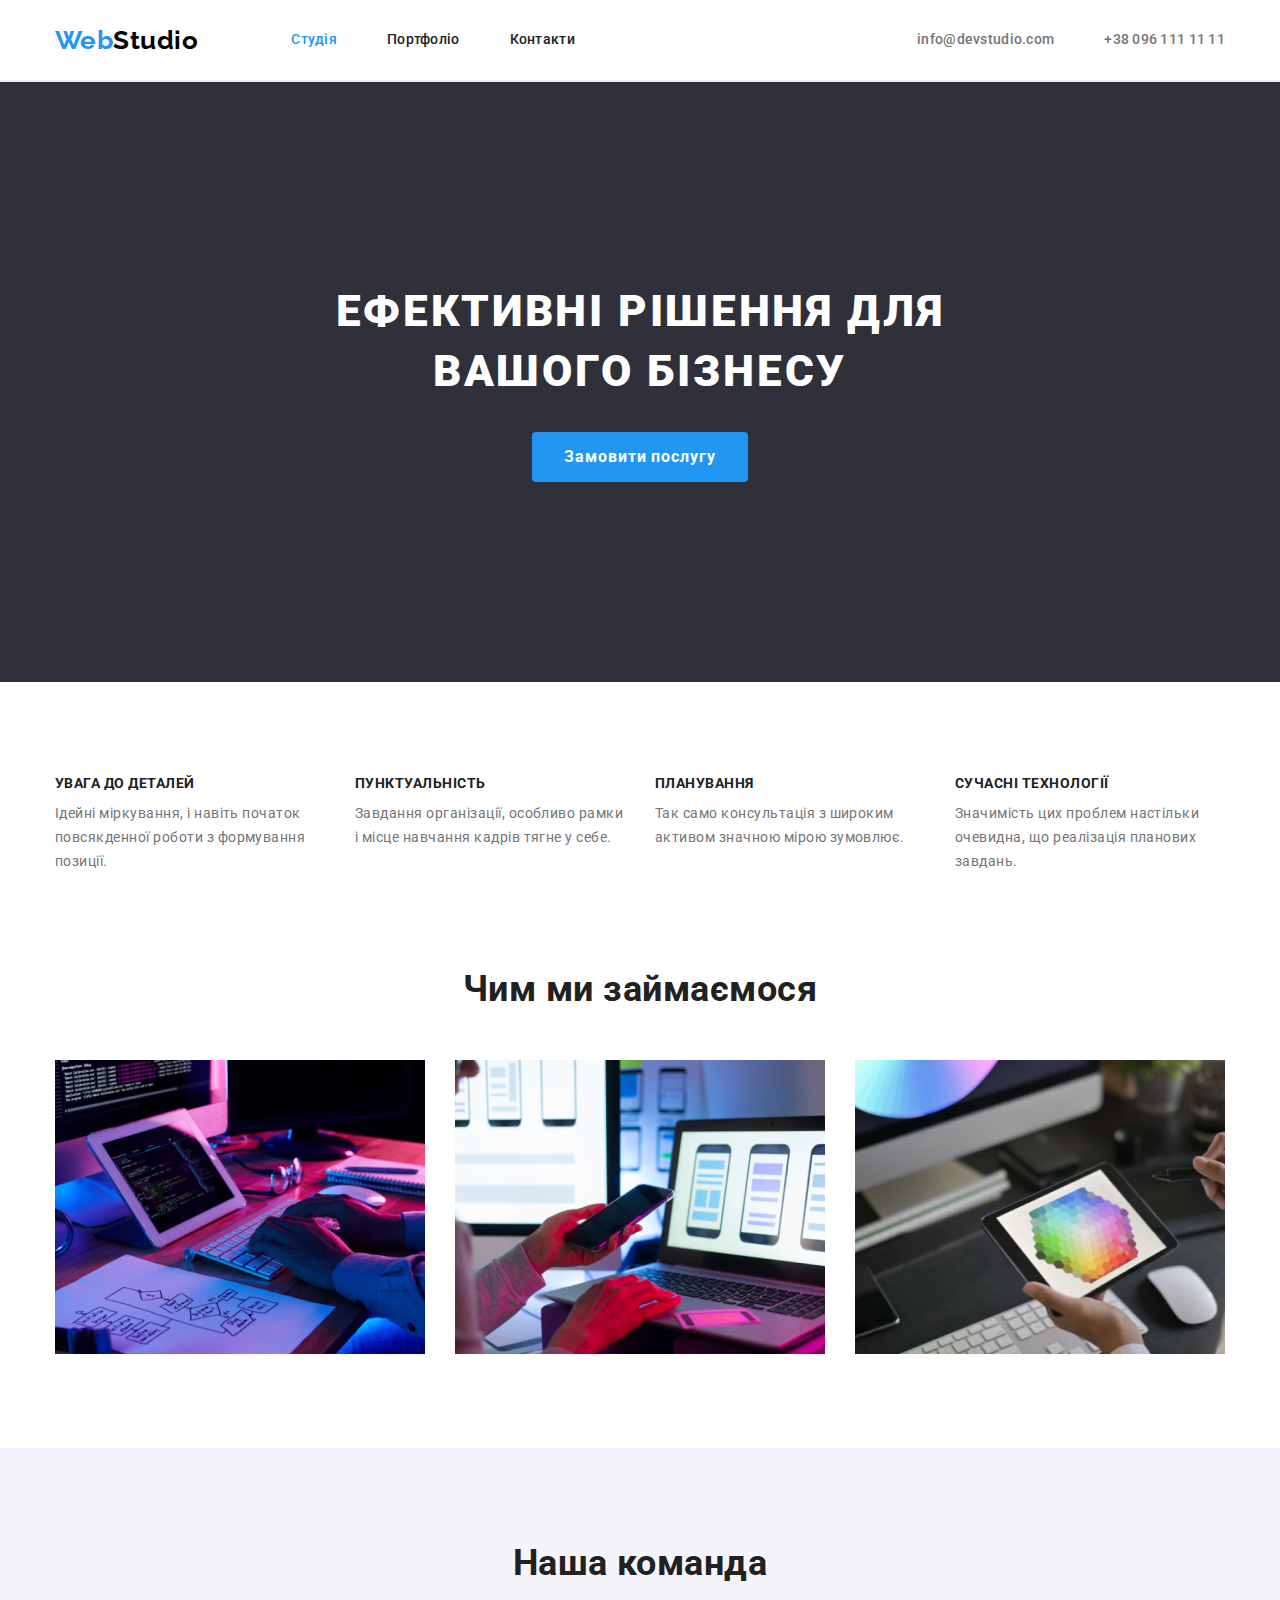
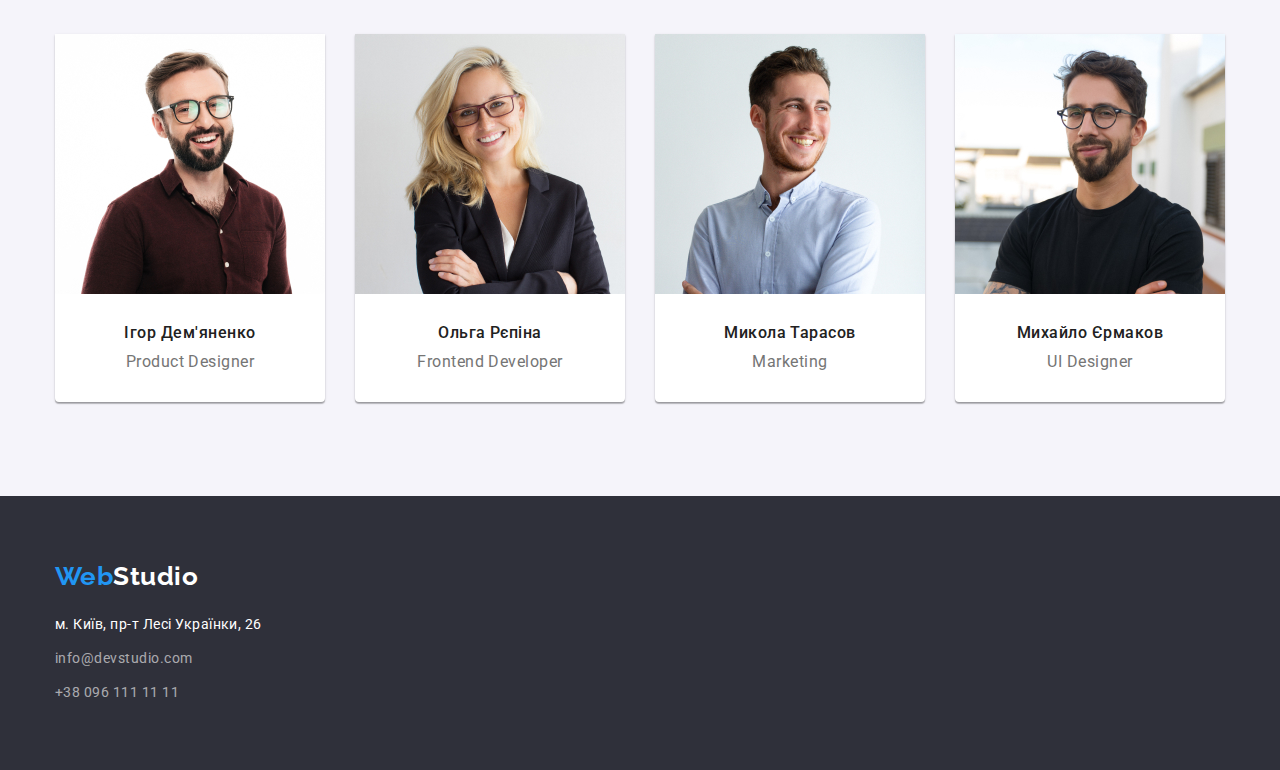
==== commit 5c7cb302: "+" ====
--- a/index.html
+++ b/index.html
@@ -41,7 +41,7 @@
     </section>
 
     <!--Переваги-->
-    <section class="section no-padding">
+    <section class="section">
         <div class="container">
         <h2 hidden class="section title">Критерії ведення ефективного бізнесу</h2>
         <ul class="features-list list">
@@ -64,7 +64,7 @@
         </ul>
         </div>
     </section>
-    <section class="section">
+     <section class="no-padding">
         <div class="container">
         <h2 class="section-title2">Чим ми займаємося</h2>
         <ul class="devices list">
@@ -159,15 +159,14 @@
             <div class="container">
             <a href="./index.html" class="logo-footer"><span class="logotype-footer">Web</span>Studio</a>
             <address>
-                <ul class="list">
-            </li>
-            <li>
+                <ul class="footer-address list">
+            <li class="item">
             <a href="https://www.google.com.ua/maps/@50.4851493,30.4721233,14z?hl=ru" target="_blank"  rel="noopener noreferrer" class="city">м. Київ, пр-т Лесі Українки, 26</a> 
         </li>
-        <li>
+        <li class="item">
             <a href="mailto:info@devstudio.com" class="address">info@devstudio.com</a>
         </li>
-        <li>
+        <li class="item">
             <a href="tel:+380961111111" class="address">+38 096 111 11 11</a>
         </li>
         </ul>
--- a/css/styles.css
+++ b/css/styles.css
@@ -131,6 +131,7 @@
   width: 1200;
   border: 1px solid #ececec;
 }
+
 /*Site nav*/
 
 .site-nav {
@@ -140,14 +141,6 @@
 .site-nav .item {
   align-items: center;
 }
-
-/* .site-nav .item + .item {
-  margin-left: 40px;
-} */
-
-/*.site-nav .item:last-child{
-  margin-right: 0;
-}*/
 
 .site-nav .item:not(:last-child) {
   margin-right: 50px;
@@ -262,8 +255,8 @@
   line-height: 1.71;
 }
 .no-padding {
-  padding-top: 94px;
-  padding-bottom: 0px;
+  padding-top: 0px;
+  padding-bottom: 94px;
 }
 .section-title {
   color: var(--primary-text-color);
@@ -323,10 +316,6 @@
   border-radius: 4px;
   padding: 6px 22px;
 }
-/* .item .button2:not(last-child) {
-  margin-right: 8px;
- }
-  */
 
 .knopka {
   display: flex;
@@ -423,6 +412,9 @@
 }
 .footer {
   background-color: var(--background-color);
+}
+.footer-address .item:not(:last-child) {
+  margin-bottom: 9px;
 }
 .address:hover,
 .address:focus {
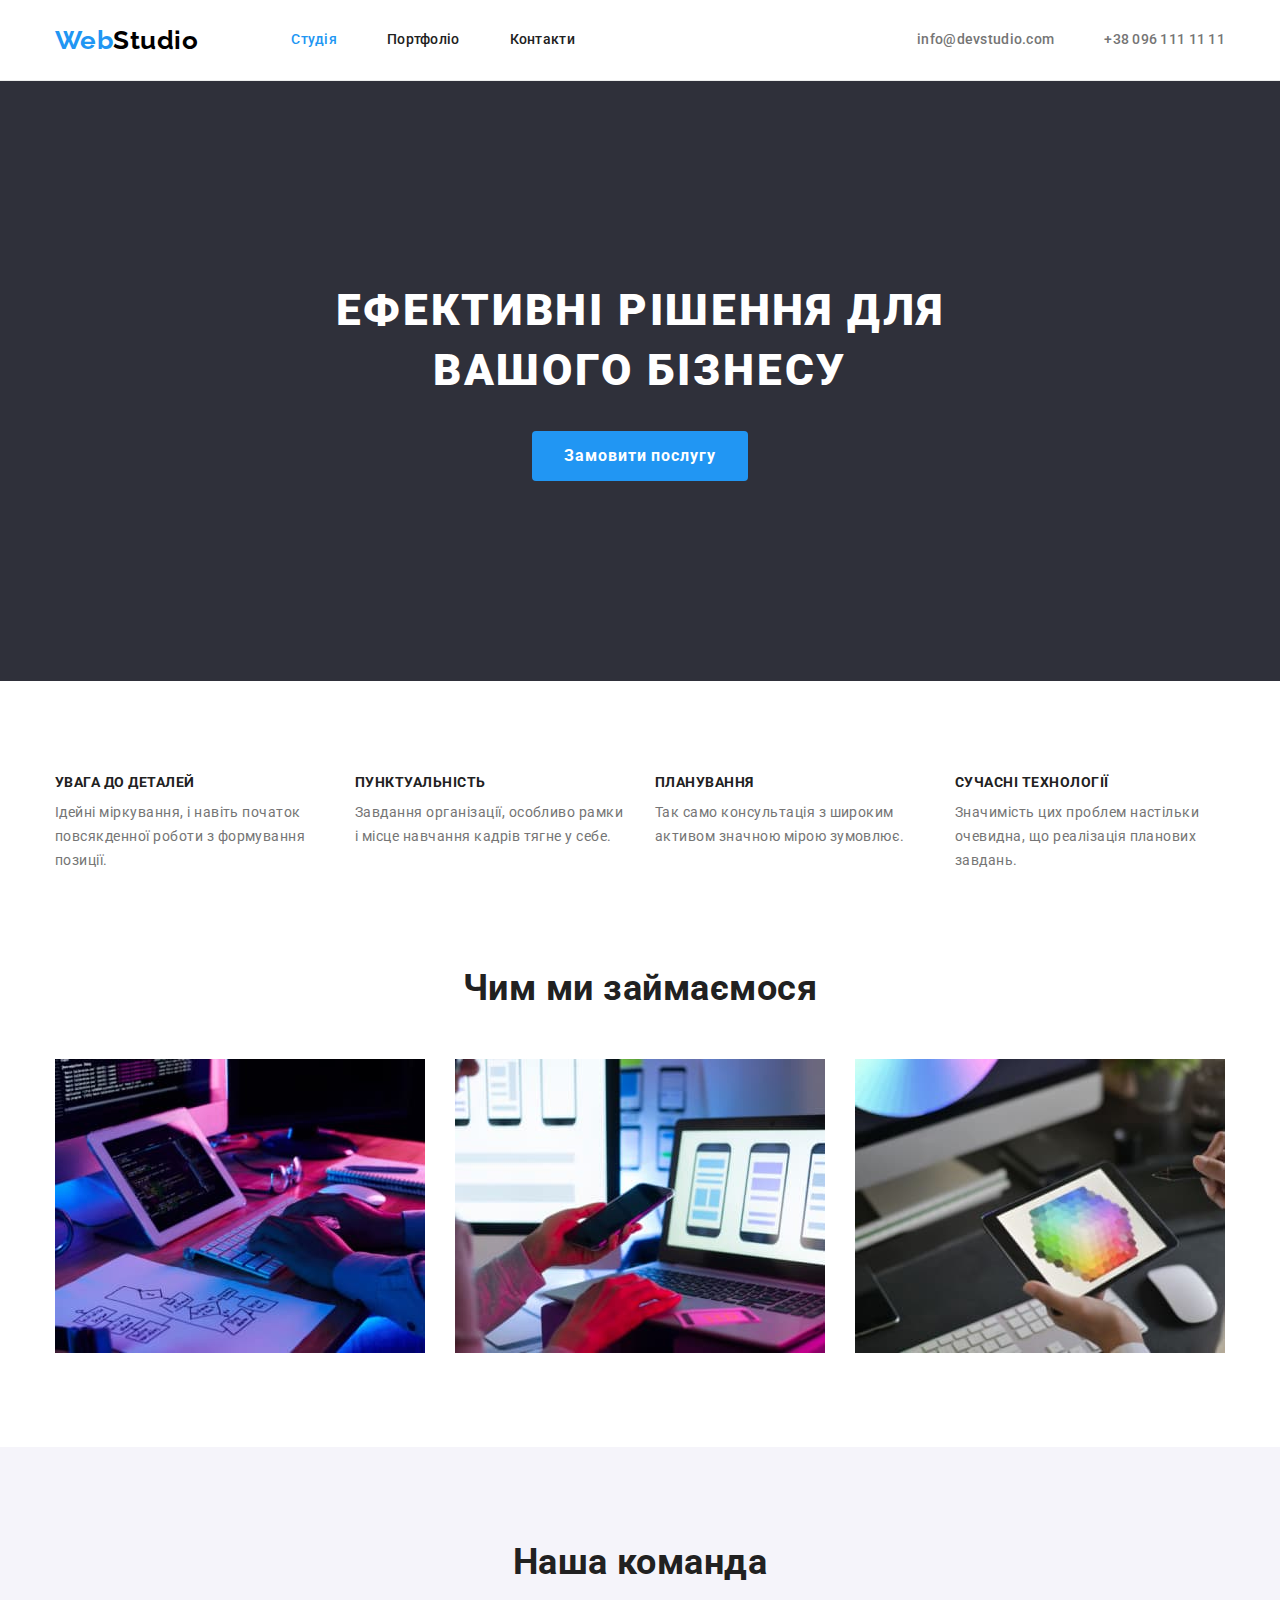
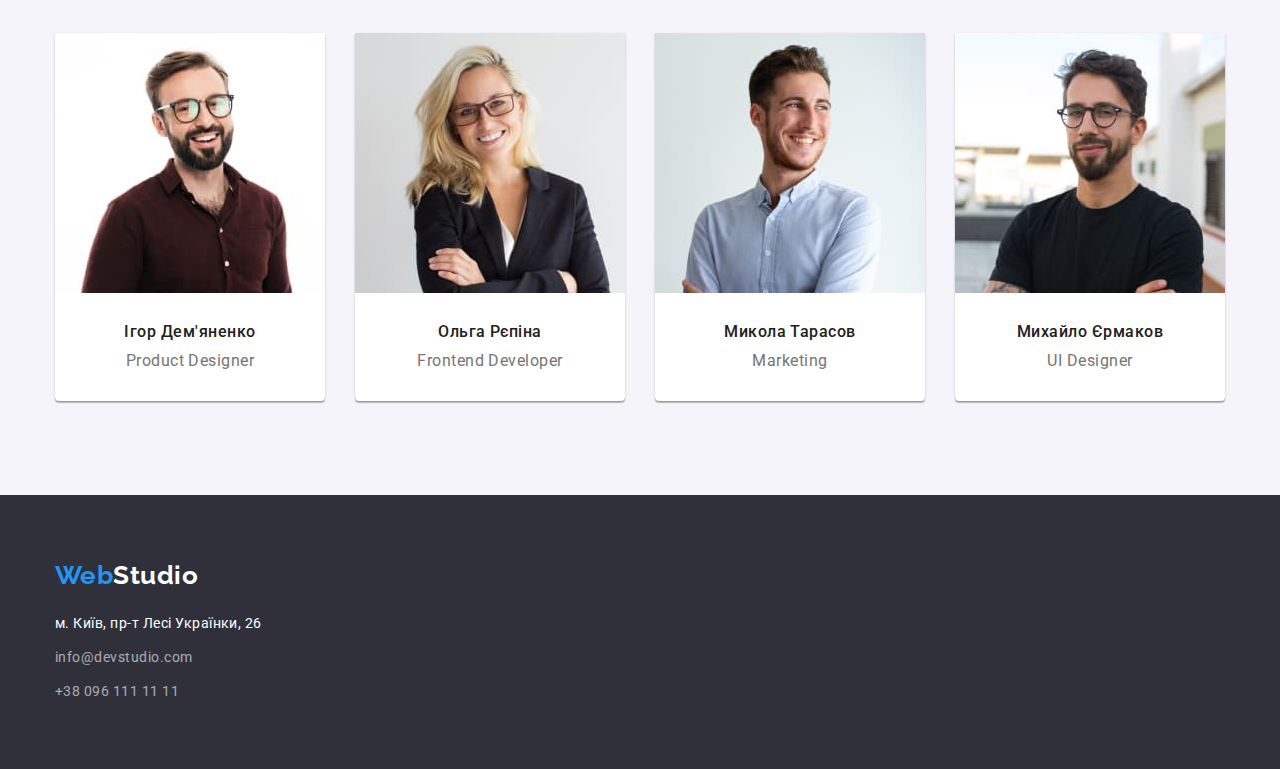
==== commit dffd087d: "Uploaded photos in "Sguoosh"" ====
--- a/index.html
+++ b/index.html
@@ -1,177 +1,204 @@
 <!DOCTYPE html>
-<html lang="en">
-<head>
-    <meta charset="UTF-8">
-    <meta http-equiv="X-UA-Compatible" content="IE=edge">
-    <meta name="viewport" content="width=device-width, initial-scale=1.0">
+<html lang="ua">
+  <head>
+    <meta charset="UTF-8" />
+    <meta http-equiv="X-UA-Compatible" content="IE=edge" />
+    <meta name="viewport" content="width=device-width, initial-scale=1.0" />
     <title>WebStudio</title>
-    <link href="https://fonts.googleapis.com/css2?family=Raleway:wght@700&family=Roboto:wght@400;500;700;900&display=swap" rel="stylesheet" 
-    />
-    <link rel="stylesheet" href="https://cdnjs.cloudflare.com/ajax/libs/modern-normalize/1.1.0/modern-normalize.min.css"
-    />
-    <link rel="stylesheet" href="./css/styles.css">
-</head>
-<body class="page">
+    <link
+      href="https://fonts.googleapis.com/css2?family=Raleway:wght@700&family=Roboto:wght@400;500;700;900&display=swap"
+      rel="stylesheet" />
+    <link
+      rel="stylesheet"
+      href="https://cdnjs.cloudflare.com/ajax/libs/modern-normalize/1.1.0/modern-normalize.min.css" />
+    <link rel="stylesheet" href="./css/styles.css" />
+  </head>
+  <body class="page">
     <header class="header">
-        <div class="container main-nav">
-        <a href="./index.html" class="logo"><span class="logotype">Web</span>Studio</a>
+      <div class="container main-nav">
+        <a href="./index.html" class="logo"
+          ><span class="logotype">Web</span>Studio</a
+        >
         <nav>
-        <!-- Навігація на інші сторінки -->
-        <ul class="site-nav list">
-            <li class="item"><a href="./index.html" class="link active">Студія</a></li>
-            <li class="item"><a href="./portfolio.html" class="link portfolio">Портфоліо</a></li>
+          <!-- Навігація на інші сторінки -->
+          <ul class="site-nav list">
+            <li class="item">
+              <a href="./index.html" class="link active">Студія</a>
+            </li>
+            <li class="item">
+              <a href="./portfolio.html" class="link portfolio">Портфоліо</a>
+            </li>
             <li class="item"><a href="" class="link contacts">Контакти</a></li>
-        </ul>
+          </ul>
         </nav>
         <ul class="auth-nav list">
-            <li class="item"><a href="mailto:info@devstudio.com" class="contacts">info@devstudio.com</a></li>
-            <li class="item"><a href="tel:+380961111111" class="contacts">+38 096 111 11 11</a></li>
+          <li class="item">
+            <a href="mailto:info@devstudio.com" class="contacts"
+              >info@devstudio.com</a
+            >
+          </li>
+          <li class="item">
+            <a href="tel:+380961111111" class="contacts">+38 096 111 11 11</a>
+          </li>
         </ul>
-    </div>
-    <div class="strip"></div>
+      </div>
+      <!-- <div class="strip"></div> -->
     </header>
     <main>
-        <!--Section-->
-    <section class="section hero">
-        <div class="container">
-        <h1 class="hero-title">Ефективні рішення для<br/> вашого бізнесу</h1>
-        <button type="button" class="button-hero" >Замовити послугу</button>
-        </div>
-        
-    </section>
+      <!--Section-->
+      <section class="section hero">
+        <div class="container">
+          <h1 class="hero-title">Ефективні рішення для вашого бізнесу</h1>
+          <button type="button" class="button-hero">Замовити послугу</button>
+        </div>
+      </section>
 
-    <!--Переваги-->
-    <section class="section">
-        <div class="container">
-        <h2 hidden class="section title">Критерії ведення ефективного бізнесу</h2>
-        <ul class="features-list list">
-            <li class="item">
-                <h3 class="title">УВАГА ДО ДЕТАЛЕЙ</h3>
-                <p class="paragraph">Ідейні міркування, і навіть початок </br>повсякденної роботи з формування</br> позиції.</p>
-            </li>
-            <li class="item">
-                <h3 class="title">ПУНКТУАЛЬНІСТЬ</h3>
-                <p class="paragraph">Завдання організації, особливо рамки</br> і місце навчання кадрів тягне у себе.</p>
-            </li>
-            <li class="item">
-                <h3 class="title">ПЛАНУВАННЯ</h3>
-                <p class="paragraph">Так само консультація з широким </br>активом значною мірою зумовлює.</p>
-            </li>
-            <li class="item">
-                <h3 class="title">СУЧАСНІ ТЕХНОЛОГІЇ</h3>
-                <p class="paragraph">Значимість цих проблем настільки</br> очевидна, що реалізація планових</br> завдань.</p>
-            </li>
-        </ul>
-        </div>
-    </section>
-     <section class="no-padding">
-        <div class="container">
-        <h2 class="section-title2">Чим ми займаємося</h2>
-        <ul class="devices list">
-            <li class="item">
-        <img
-      src="./images/img.jpg"
-      alt="Робота за комп'ютером"
-      width="370"
-      height="294"
-      />
-    </li>
-    <li class="item">
-      <img
-      src="./images/img1.jpg"
-      alt="Робота за телефоном"
-      width="370"
-      height="294"
-      />
-    </li>
-    <li class="item">
-      <img
-      src="./images/img2.jpg"
-      alt="Робота за планшетом"
-      width="370"
-      height="294"
-      />
-    </li>
-        </ul>
-    </div>
-    </section>
-    
-    <!--Section-->
-    <section class="people section">
-        <div class="container">
-      <h2 class="section-title2">Наша команда</h2>
-      <ul class="people list">
-        <li class="item">
-      <img
-      src="./images/img3.jpg"
-      alt="Чоловік"
-      width="270"
-      height="260"
-      />
-      <div class="item-list">
-      <h3 class="title2">Ігор Дем'яненко</h3>
-      <p class="paragraph2">Product Designer</p>
+      <!--Переваги-->
+      <section class="section">
+        <div class="container">
+          <h2 class="visually-hidden">Критерії ведення ефективного бізнесу</h2>
+          <ul class="features-list list">
+            <li class="item">
+              <h3 class="title">УВАГА ДО ДЕТАЛЕЙ</h3>
+              <p class="paragraph">
+                Ідейні міркування, і навіть початок повсякденної роботи з
+                формування позиції.
+              </p>
+            </li>
+            <li class="item">
+              <h3 class="title">ПУНКТУАЛЬНІСТЬ</h3>
+              <p class="paragraph">
+                Завдання організації, особливо рамки і місце навчання кадрів
+                тягне у себе.
+              </p>
+            </li>
+            <li class="item">
+              <h3 class="title">ПЛАНУВАННЯ</h3>
+              <p class="paragraph">
+                Так само консультація з широким активом значною мірою зумовлює.
+              </p>
+            </li>
+            <li class="item">
+              <h3 class="title">СУЧАСНІ ТЕХНОЛОГІЇ</h3>
+              <p class="paragraph">
+                Значимість цих проблем настільки очевидна, що реалізація
+                планових завдань.
+              </p>
+            </li>
+          </ul>
+        </div>
+      </section>
+      <section class="no-padding">
+        <div class="container">
+          <h2 class="section-title2">Чим ми займаємося</h2>
+          <ul class="devices list">
+            <li class="item">
+              <img
+                src="./images/img.jpg"
+                alt="Робота за комп'ютером"
+                width="370"
+                height="294" />
+            </li>
+            <li class="item">
+              <img
+                src="./images/img1.jpg"
+                alt="Робота за телефоном"
+                width="370"
+                height="294" />
+            </li>
+            <li class="item">
+              <img
+                src="./images/img2.jpg"
+                alt="Робота за планшетом"
+                width="370"
+                height="294" />
+            </li>
+          </ul>
+        </div>
+      </section>
+
+      <!--Section-->
+      <section class="people section">
+        <div class="container">
+          <h2 class="section-title2">Наша команда</h2>
+          <ul class="people list">
+            <li class="item">
+              <img
+                src="./images/img3.jpg"
+                alt="Чоловік"
+                width="270"
+                height="260" />
+              <div class="item-list">
+                <h3 class="title2">Ігор Дем'яненко</h3>
+                <p class="paragraph2">Product Designer</p>
+              </div>
+            </li>
+            <li class="item">
+              <img
+                src="./images/img4.jpg"
+                alt="Жінка"
+                width="270"
+                height="260" />
+              <div class="item-list">
+                <h3 class="title2">Ольга Рєпіна</h3>
+                <p class="paragraph2">Frontend Developer</p>
+              </div>
+            </li>
+            <li class="item">
+              <img
+                src="./images/img5.jpg"
+                alt="Чоловік"
+                width="270"
+                height="260" />
+              <div class="item-list">
+                <h3 class="title2">Микола Тарасов</h3>
+                <p class="paragraph2">Marketing</p>
+              </div>
+            </li>
+            <li class="item">
+              <img
+                src="./images/img6.jpg"
+                alt="Чоловік"
+                width="270"
+                height="260" />
+              <div class="item-list">
+                <h3 class="title2">Михайло Єрмаков</h3>
+                <p class="paragraph2">UI Designer</p>
+              </div>
+            </li>
+          </ul>
+        </div>
+      </section>
+    </main>
+
+    <!--address-->
+    <footer class="footer">
+      <div class="container">
+        <a href="./index.html" class="logo-footer"
+          ><span class="logotype-footer">Web</span>Studio</a
+        >
+        <address>
+          <ul class="footer-address list">
+            <li class="item">
+              <a
+                href="https://www.google.com.ua/maps/@50.4851493,30.4721233,14z?hl=ru"
+                target="_blank"
+                rel="noopener noreferrer"
+                class="city"
+                >м. Київ, пр-т Лесі Українки, 26</a
+              >
+            </li>
+            <li class="item">
+              <a href="mailto:info@devstudio.com" class="address"
+                >info@devstudio.com</a
+              >
+            </li>
+            <li class="item">
+              <a href="tel:+380961111111" class="address">+38 096 111 11 11</a>
+            </li>
+          </ul>
+        </address>
       </div>
-      </li>
-      <li class="item">
-      <img
-      src="./images/img4.jpg"
-      alt="Жінка"
-      width="270"
-      height="260"
-      />
-      <div class="item-list">
-      <h3 class="title2">Ольга Рєпіна</h3>
-      <p class="paragraph2">Frontend Developer</p>
-      </div>
-      </li>
-      <li class="item">
-      <img
-      src="./images/img5.jpg"
-      alt="Чоловік"
-      width="270"
-      height="260"
-      />
-      <div class="item-list">
-      <h3 class="title2">Микола Тарасов</h3>
-      <p class="paragraph2">Marketing</p>
-      </div>
-      </li>
-      <li class="item">
-      <img
-      src="./images/img6.jpg"
-      alt="Чоловік"
-      width="270"
-      height="260"
-      />
-      <div class="item-list">
-      <h3 class="title2">Михайло Єрмаков</h3>
-      <p class="paragraph2">UI Designer</p>
-      </div>
-      </li>
-      </ul>
-        </div>
-    </section>
-        </main>
-    
-        <!--address-->
-        <footer class="footer">
-            <div class="container">
-            <a href="./index.html" class="logo-footer"><span class="logotype-footer">Web</span>Studio</a>
-            <address>
-                <ul class="footer-address list">
-            <li class="item">
-            <a href="https://www.google.com.ua/maps/@50.4851493,30.4721233,14z?hl=ru" target="_blank"  rel="noopener noreferrer" class="city">м. Київ, пр-т Лесі Українки, 26</a> 
-        </li>
-        <li class="item">
-            <a href="mailto:info@devstudio.com" class="address">info@devstudio.com</a>
-        </li>
-        <li class="item">
-            <a href="tel:+380961111111" class="address">+38 096 111 11 11</a>
-        </li>
-        </ul>
-        </address>
-            </div>
-        </footer>
-    </body>
-    </html>+    </footer>
+  </body>
+</html>
--- a/css/styles.css
+++ b/css/styles.css
@@ -109,6 +109,7 @@
 }
 .header {
   background-color: var(--accent-color);
+  border-bottom: 1px solid #ececec;
 }
 .logo:hover,
 .logo:focus {
@@ -127,10 +128,10 @@
   align-items: center;
 }
 
-.strip {
+/* .strip {
   width: 1200;
   border: 1px solid #ececec;
-}
+} */
 
 /*Site nav*/
 
@@ -202,6 +203,8 @@
   text-transform: uppercase;
   margin-top: 0;
   margin-bottom: 30px;
+  max-width: 696px;
+  margin: 0 auto 30px;
 }
 
 /*Section*/
@@ -215,6 +218,18 @@
   color: var(--primary-text-color);
   padding-bottom: 200px;
   padding-top: 200px;
+}
+.visually-hidden {
+  position: absolute;
+  white-space: nowrap;
+  width: 1px;
+  height: 1px;
+  overflow: hidden;
+  border: 0;
+  padding: 0;
+  clip: rect(0 0 0 0);
+  clip-path: inset(50%);
+  margin: -1px;
 }
 .features-list .title {
   color: var(--primary-text-color);
@@ -260,6 +275,7 @@
 }
 .section-title {
   color: var(--primary-text-color);
+  background-color: red;
   font-weight: 700;
   font-size: 14px;
   line-height: 1.14;
@@ -296,8 +312,8 @@
   padding: 10px 32px;
   min-width: 216px;
   border: 0;
-  /* cursor: pointer;
-  display: inline-block; */
+  cursor: pointer;
+  /* display: inline-block; */
 }
 .button-hero:active {
   background-color: var(--primary-white-color);
@@ -315,6 +331,7 @@
   border: none;
   border-radius: 4px;
   padding: 6px 22px;
+  cursor: pointer;
 }
 
 .knopka {
@@ -369,7 +386,7 @@
 .devices {
   display: flex;
   flex-wrap: wrap;
-  margin-top: 50px;
+  /* margin-top: 50px; */
 }
 .devices .item {
   margin-right: 30px;
@@ -395,7 +412,6 @@
 .logo-footer {
   color: var(--accent-color);
   font-family: "Raleway";
-  font-style: normal;
   font-weight: 700;
   font-size: 26px;
   line-height: 1.2;
@@ -463,14 +479,17 @@
   gap: 30px;
 }
 .poster .item {
-  width: 370px;
+  /* width: 370px; */
+  flex-basis: calc ((100%-60px) / 3);
   background-color: var(--button-portfolio-bckgrn);
-  border: 1px solid var(--button-border-portfolio);
-  /* margin-bottom: 94px; */
+  /* border: 1px solid var(--button-border-portfolio);
+  margin-bottom: 94px; */
 }
 .item-list {
-  padding: 30px 32px;
+  padding: 30px 0px;
 }
 .item-list2 {
   padding: 20px 24px;
-}
+  border: 1px solid transparent;
+  border-top: none;
+}
